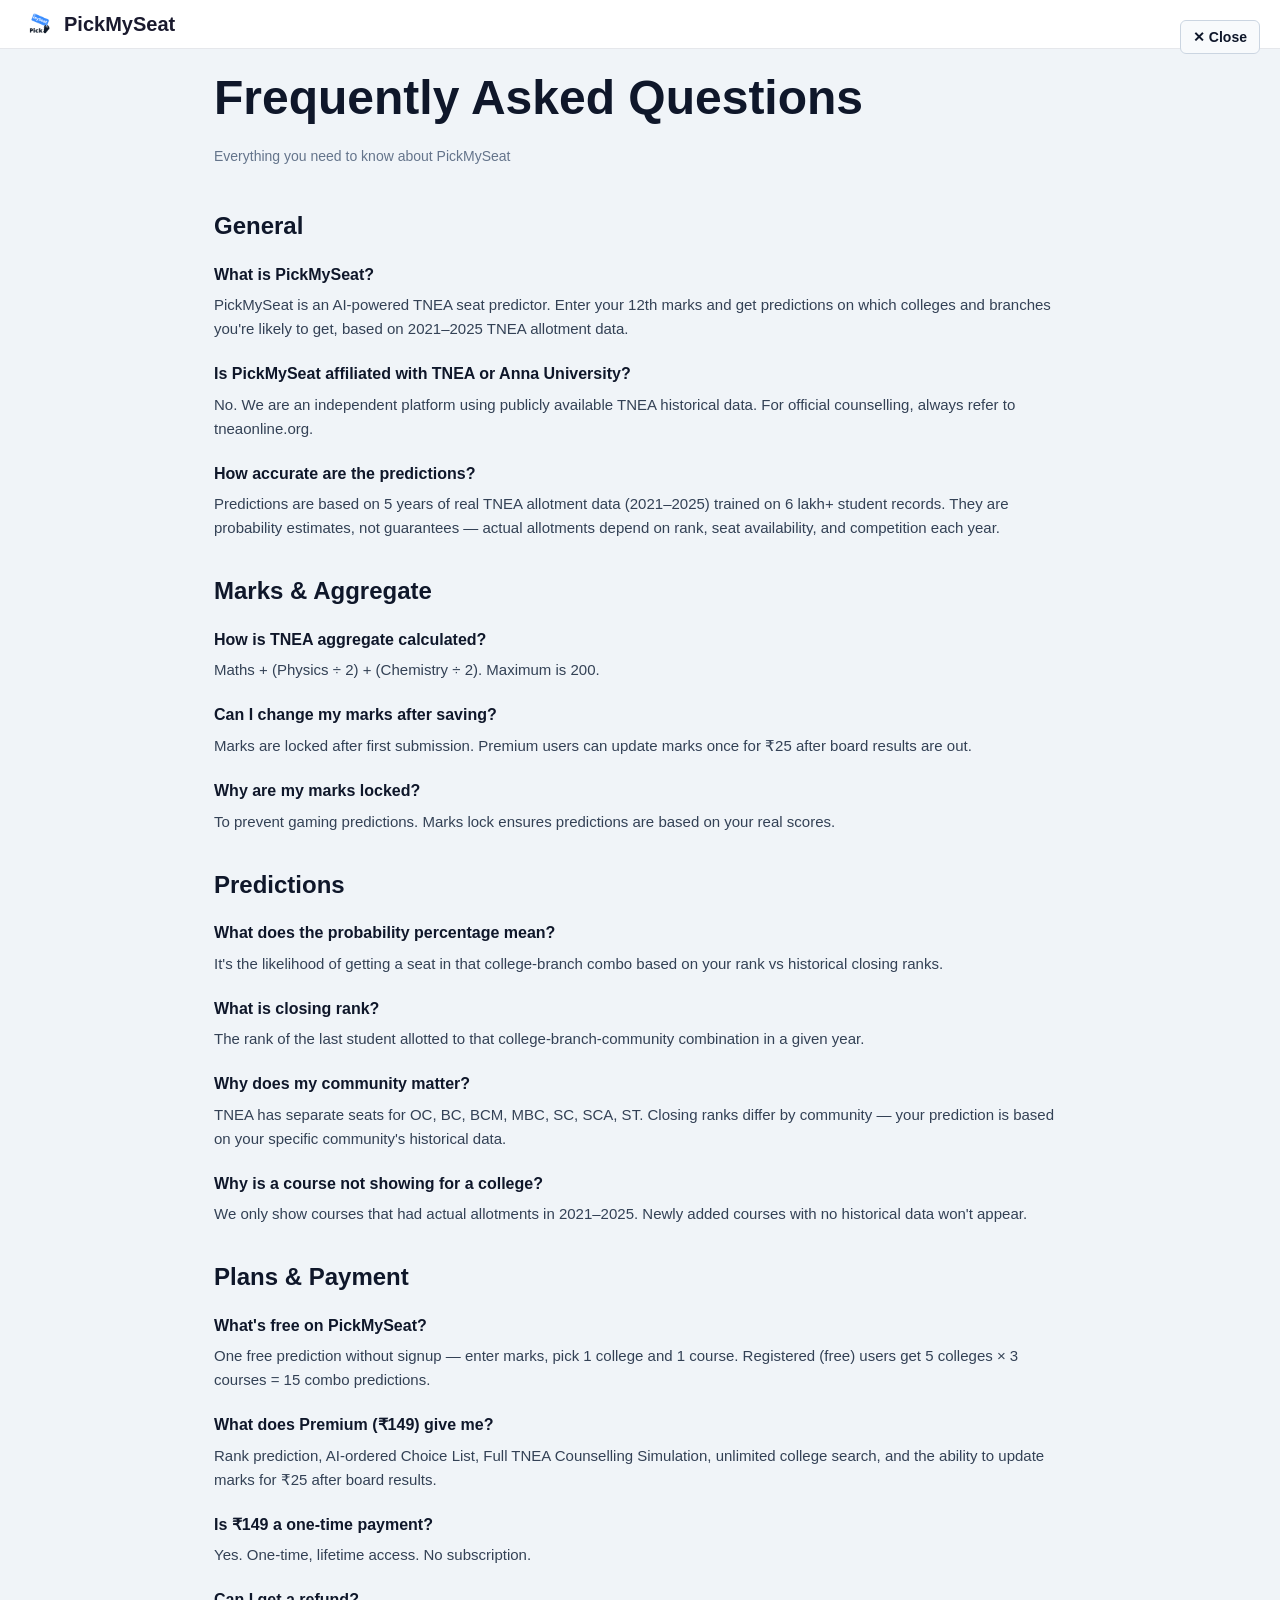
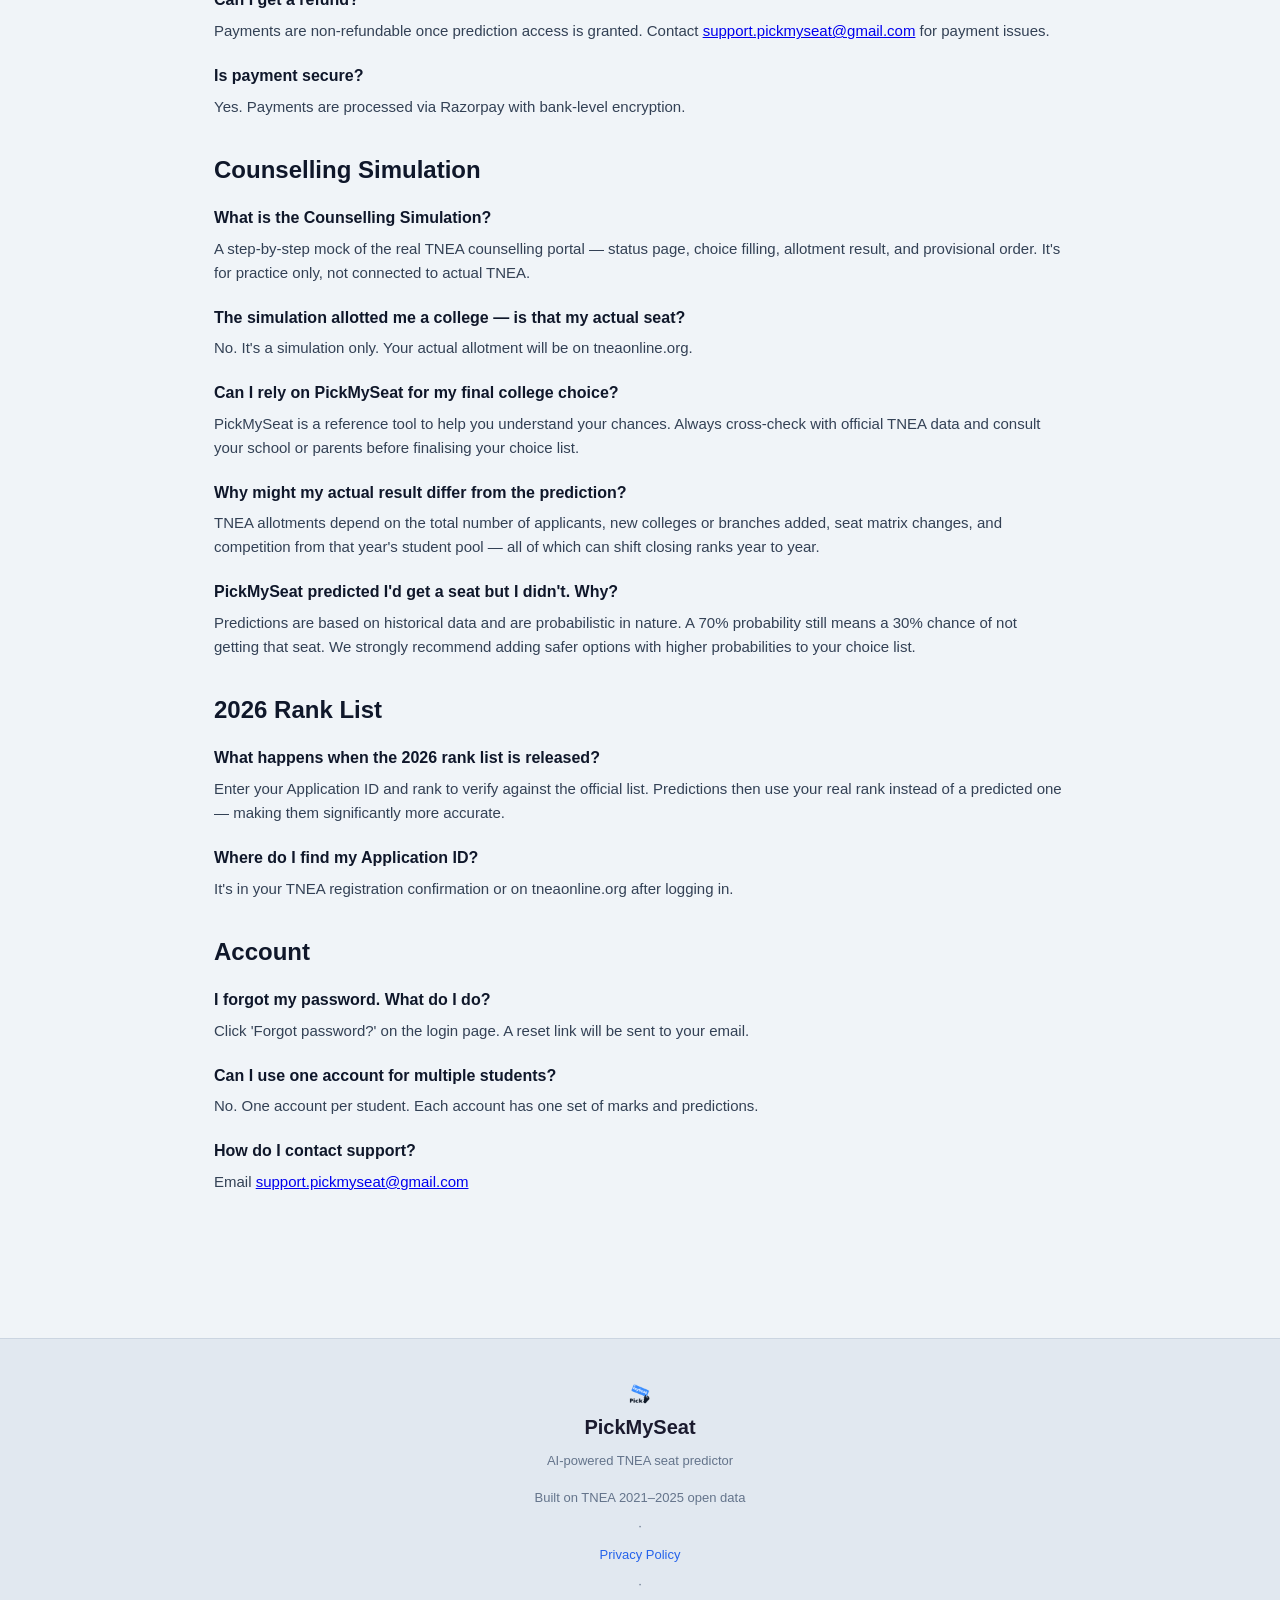
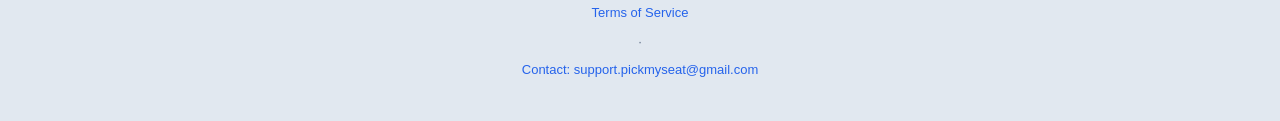
==== frontend/faq.html @ d3f2ed03 "faq" ====
<!DOCTYPE html>
<html lang="en">
<head>
  <meta charset="UTF-8">
  <meta name="viewport" content="width=device-width, initial-scale=1.0">
  <title>FAQ — PickMySeat</title>
  <link rel="stylesheet" href="styles.css">
</head>
<body>

  <nav class="navbar">
    <div class="nav-container">
      <div class="nav-brand">
        <img class="brand-icon-img" src="logo-light.png" alt="PickMySeat" style="width:32px;height:32px"/>
        <span class="brand-name">PickMySeat</span>
      </div>
    </div>
  </nav>

  <button onclick="window.close()" style="position:fixed;top:20px;right:20px;background:var(--surface2,#f5f5f5);border:1px solid var(--border2,#ddd);color:var(--text-primary,#1a1a1a);padding:8px 12px;border-radius:6px;cursor:pointer;font-size:14px;font-weight:600;font-family:inherit;z-index:1000;transition:all 0.2s ease">✕ Close</button>

  <div style="max-width:900px;margin:0 auto;padding:60px 24px;font-family:'Inter',-apple-system,BlinkMacSystemFont,'Segoe UI',sans-serif">

    <h1 style="font-size:48px;font-weight:800;margin-bottom:8px;color:var(--text-primary,#1a1a1a)">Frequently Asked Questions</h1>
    <p style="font-size:14px;color:var(--text-muted,#666);margin-bottom:40px">Everything you need to know about PickMySeat</p>

    <h2 style="font-size:24px;font-weight:700;margin-top:32px;margin-bottom:16px;color:var(--text-primary,#1a1a1a)">General</h2>

    <div style="margin-bottom:20px">
      <p style="font-size:16px;font-weight:700;margin-bottom:6px;color:var(--text-primary,#1a1a1a)">What is PickMySeat?</p>
      <p style="font-size:15px;line-height:1.6;color:var(--text-secondary,#333)">PickMySeat is an AI-powered TNEA seat predictor. Enter your 12th marks and get predictions on which colleges and branches you're likely to get, based on 2021–2025 TNEA allotment data.</p>
    </div>
    <div style="margin-bottom:20px">
      <p style="font-size:16px;font-weight:700;margin-bottom:6px;color:var(--text-primary,#1a1a1a)">Is PickMySeat affiliated with TNEA or Anna University?</p>
      <p style="font-size:15px;line-height:1.6;color:var(--text-secondary,#333)">No. We are an independent platform using publicly available TNEA historical data. For official counselling, always refer to tneaonline.org.</p>
    </div>
    <div style="margin-bottom:24px">
      <p style="font-size:16px;font-weight:700;margin-bottom:6px;color:var(--text-primary,#1a1a1a)">How accurate are the predictions?</p>
      <p style="font-size:15px;line-height:1.6;color:var(--text-secondary,#333)">Predictions are based on 5 years of real TNEA allotment data (2021–2025) trained on 6 lakh+ student records. They are probability estimates, not guarantees — actual allotments depend on rank, seat availability, and competition each year.</p>
    </div>

    <h2 style="font-size:24px;font-weight:700;margin-top:32px;margin-bottom:16px;color:var(--text-primary,#1a1a1a)">Marks &amp; Aggregate</h2>

    <div style="margin-bottom:20px">
      <p style="font-size:16px;font-weight:700;margin-bottom:6px;color:var(--text-primary,#1a1a1a)">How is TNEA aggregate calculated?</p>
      <p style="font-size:15px;line-height:1.6;color:var(--text-secondary,#333)">Maths + (Physics ÷ 2) + (Chemistry ÷ 2). Maximum is 200.</p>
    </div>
    <div style="margin-bottom:20px">
      <p style="font-size:16px;font-weight:700;margin-bottom:6px;color:var(--text-primary,#1a1a1a)">Can I change my marks after saving?</p>
      <p style="font-size:15px;line-height:1.6;color:var(--text-secondary,#333)">Marks are locked after first submission. Premium users can update marks once for ₹25 after board results are out.</p>
    </div>
    <div style="margin-bottom:24px">
      <p style="font-size:16px;font-weight:700;margin-bottom:6px;color:var(--text-primary,#1a1a1a)">Why are my marks locked?</p>
      <p style="font-size:15px;line-height:1.6;color:var(--text-secondary,#333)">To prevent gaming predictions. Marks lock ensures predictions are based on your real scores.</p>
    </div>

    <h2 style="font-size:24px;font-weight:700;margin-top:32px;margin-bottom:16px;color:var(--text-primary,#1a1a1a)">Predictions</h2>

    <div style="margin-bottom:20px">
      <p style="font-size:16px;font-weight:700;margin-bottom:6px;color:var(--text-primary,#1a1a1a)">What does the probability percentage mean?</p>
      <p style="font-size:15px;line-height:1.6;color:var(--text-secondary,#333)">It's the likelihood of getting a seat in that college-branch combo based on your rank vs historical closing ranks.</p>
    </div>
    <div style="margin-bottom:20px">
      <p style="font-size:16px;font-weight:700;margin-bottom:6px;color:var(--text-primary,#1a1a1a)">What is closing rank?</p>
      <p style="font-size:15px;line-height:1.6;color:var(--text-secondary,#333)">The rank of the last student allotted to that college-branch-community combination in a given year.</p>
    </div>
    <div style="margin-bottom:20px">
      <p style="font-size:16px;font-weight:700;margin-bottom:6px;color:var(--text-primary,#1a1a1a)">Why does my community matter?</p>
      <p style="font-size:15px;line-height:1.6;color:var(--text-secondary,#333)">TNEA has separate seats for OC, BC, BCM, MBC, SC, SCA, ST. Closing ranks differ by community — your prediction is based on your specific community's historical data.</p>
    </div>
    <div style="margin-bottom:24px">
      <p style="font-size:16px;font-weight:700;margin-bottom:6px;color:var(--text-primary,#1a1a1a)">Why is a course not showing for a college?</p>
      <p style="font-size:15px;line-height:1.6;color:var(--text-secondary,#333)">We only show courses that had actual allotments in 2021–2025. Newly added courses with no historical data won't appear.</p>
    </div>

    <h2 style="font-size:24px;font-weight:700;margin-top:32px;margin-bottom:16px;color:var(--text-primary,#1a1a1a)">Plans &amp; Payment</h2>

    <div style="margin-bottom:20px">
      <p style="font-size:16px;font-weight:700;margin-bottom:6px;color:var(--text-primary,#1a1a1a)">What's free on PickMySeat?</p>
      <p style="font-size:15px;line-height:1.6;color:var(--text-secondary,#333)">One free prediction without signup — enter marks, pick 1 college and 1 course. Registered (free) users get 5 colleges × 3 courses = 15 combo predictions.</p>
    </div>
    <div style="margin-bottom:20px">
      <p style="font-size:16px;font-weight:700;margin-bottom:6px;color:var(--text-primary,#1a1a1a)">What does Premium (₹149) give me?</p>
      <p style="font-size:15px;line-height:1.6;color:var(--text-secondary,#333)">Rank prediction, AI-ordered Choice List, Full TNEA Counselling Simulation, unlimited college search, and the ability to update marks for ₹25 after board results.</p>
    </div>
    <div style="margin-bottom:20px">
      <p style="font-size:16px;font-weight:700;margin-bottom:6px;color:var(--text-primary,#1a1a1a)">Is ₹149 a one-time payment?</p>
      <p style="font-size:15px;line-height:1.6;color:var(--text-secondary,#333)">Yes. One-time, lifetime access. No subscription.</p>
    </div>
    <div style="margin-bottom:20px">
      <p style="font-size:16px;font-weight:700;margin-bottom:6px;color:var(--text-primary,#1a1a1a)">Can I get a refund?</p>
      <p style="font-size:15px;line-height:1.6;color:var(--text-secondary,#333)">Payments are non-refundable once prediction access is granted. Contact <a href="mailto:support.pickmyseat@gmail.com">support.pickmyseat@gmail.com</a> for payment issues.</p>
    </div>
    <div style="margin-bottom:24px">
      <p style="font-size:16px;font-weight:700;margin-bottom:6px;color:var(--text-primary,#1a1a1a)">Is payment secure?</p>
      <p style="font-size:15px;line-height:1.6;color:var(--text-secondary,#333)">Yes. Payments are processed via Razorpay with bank-level encryption.</p>
    </div>

    <h2 style="font-size:24px;font-weight:700;margin-top:32px;margin-bottom:16px;color:var(--text-primary,#1a1a1a)">Counselling Simulation</h2>

    <div style="margin-bottom:20px">
      <p style="font-size:16px;font-weight:700;margin-bottom:6px;color:var(--text-primary,#1a1a1a)">What is the Counselling Simulation?</p>
      <p style="font-size:15px;line-height:1.6;color:var(--text-secondary,#333)">A step-by-step mock of the real TNEA counselling portal — status page, choice filling, allotment result, and provisional order. It's for practice only, not connected to actual TNEA.</p>
    </div>
    <div style="margin-bottom:20px">
      <p style="font-size:16px;font-weight:700;margin-bottom:6px;color:var(--text-primary,#1a1a1a)">The simulation allotted me a college — is that my actual seat?</p>
      <p style="font-size:15px;line-height:1.6;color:var(--text-secondary,#333)">No. It's a simulation only. Your actual allotment will be on tneaonline.org.</p>
    </div>
    <div style="margin-bottom:20px">
      <p style="font-size:16px;font-weight:700;margin-bottom:6px;color:var(--text-primary,#1a1a1a)">Can I rely on PickMySeat for my final college choice?</p>
      <p style="font-size:15px;line-height:1.6;color:var(--text-secondary,#333)">PickMySeat is a reference tool to help you understand your chances. Always cross-check with official TNEA data and consult your school or parents before finalising your choice list.</p>
    </div>
    <div style="margin-bottom:20px">
      <p style="font-size:16px;font-weight:700;margin-bottom:6px;color:var(--text-primary,#1a1a1a)">Why might my actual result differ from the prediction?</p>
      <p style="font-size:15px;line-height:1.6;color:var(--text-secondary,#333)">TNEA allotments depend on the total number of applicants, new colleges or branches added, seat matrix changes, and competition from that year's student pool — all of which can shift closing ranks year to year.</p>
    </div>
    <div style="margin-bottom:24px">
      <p style="font-size:16px;font-weight:700;margin-bottom:6px;color:var(--text-primary,#1a1a1a)">PickMySeat predicted I'd get a seat but I didn't. Why?</p>
      <p style="font-size:15px;line-height:1.6;color:var(--text-secondary,#333)">Predictions are based on historical data and are probabilistic in nature. A 70% probability still means a 30% chance of not getting that seat. We strongly recommend adding safer options with higher probabilities to your choice list.</p>
    </div>

    <h2 style="font-size:24px;font-weight:700;margin-top:32px;margin-bottom:16px;color:var(--text-primary,#1a1a1a)">2026 Rank List</h2>

    <div style="margin-bottom:20px">
      <p style="font-size:16px;font-weight:700;margin-bottom:6px;color:var(--text-primary,#1a1a1a)">What happens when the 2026 rank list is released?</p>
      <p style="font-size:15px;line-height:1.6;color:var(--text-secondary,#333)">Enter your Application ID and rank to verify against the official list. Predictions then use your real rank instead of a predicted one — making them significantly more accurate.</p>
    </div>
    <div style="margin-bottom:24px">
      <p style="font-size:16px;font-weight:700;margin-bottom:6px;color:var(--text-primary,#1a1a1a)">Where do I find my Application ID?</p>
      <p style="font-size:15px;line-height:1.6;color:var(--text-secondary,#333)">It's in your TNEA registration confirmation or on tneaonline.org after logging in.</p>
    </div>

    <h2 style="font-size:24px;font-weight:700;margin-top:32px;margin-bottom:16px;color:var(--text-primary,#1a1a1a)">Account</h2>

    <div style="margin-bottom:20px">
      <p style="font-size:16px;font-weight:700;margin-bottom:6px;color:var(--text-primary,#1a1a1a)">I forgot my password. What do I do?</p>
      <p style="font-size:15px;line-height:1.6;color:var(--text-secondary,#333)">Click 'Forgot password?' on the login page. A reset link will be sent to your email.</p>
    </div>
    <div style="margin-bottom:20px">
      <p style="font-size:16px;font-weight:700;margin-bottom:6px;color:var(--text-primary,#1a1a1a)">Can I use one account for multiple students?</p>
      <p style="font-size:15px;line-height:1.6;color:var(--text-secondary,#333)">No. One account per student. Each account has one set of marks and predictions.</p>
    </div>
    <div style="margin-bottom:24px">
      <p style="font-size:16px;font-weight:700;margin-bottom:6px;color:var(--text-primary,#1a1a1a)">How do I contact support?</p>
      <p style="font-size:15px;line-height:1.6;color:var(--text-secondary,#333)">Email <a href="mailto:support.pickmyseat@gmail.com">support.pickmyseat@gmail.com</a></p>
    </div>

  </div>

  <footer class="footer" style="margin-top:60px;border-top:1px solid var(--border2)">
    <div class="footer-container">
      <div class="footer-brand">
        <img class="brand-icon-img" src="logo-light.png" alt="PickMySeat" style="width:32px;height:32px"/>
        <span class="brand-name">PickMySeat</span>
        <p style="font-size:13px;color:var(--text-muted,#666);margin-top:8px">AI-powered TNEA seat predictor</p>
      </div>
      <div class="footer-links">
        <span style="font-size:13px">Built on TNEA 2021–2025 open data</span>
        <span>·</span>
        <a href="privacy.html" target="_blank" rel="noopener noreferrer" style="font-size:13px;color:var(--accent);text-decoration:none;font-weight:500">Privacy Policy</a>
        <span>·</span>
        <a href="terms.html" target="_blank" rel="noopener noreferrer" style="font-size:13px;color:var(--accent);text-decoration:none;font-weight:500">Terms of Service</a>
        <span>·</span>
        <a href="mailto:support.pickmyseat@gmail.com" style="font-size:13px;color:var(--accent);text-decoration:none;font-weight:500">Contact: support.pickmyseat@gmail.com</a>
      </div>
    </div>
  </footer>

</body>
</html>
---- frontend/styles.css ----
/* ============================================
   BROWN THEME — LIGHT & DARK MODE
   ============================================ */

:root {
  --bg-primary: #F0F4F8;
  --bg-secondary: #E1E8F0;
  --surface1: #FFFFFF;
  --surface2: #F8FAFC;
  --surface3: #F1F5F9;
  
  --brown-50: #F8FAFC;
  --brown-100: #F1F5F9;
  --brown-200: #E2E8F0;
  --brown-300: #CBD5E1;
  --brown-400: #94A3B8;
  --brown-500: #64748B;
  --brown-600: #475569;
  --brown-700: #334155;
  --brown-800: #1E293B;
  --brown-900: #0F172A;

  --text-primary: #0F172A;
  --text-secondary: #334155;
  --text-muted: #64748B;
  
  --border1: #E2E8F0;
  --border2: #CBD5E1;
  --border3: #94A3B8;
  
  --accent: #2563EB;
  --accent-hover: #1D4ED8;
  --accent-light: #60A5FA;
  --accent-bg: #DBEAFE;
  
  --success: #059669;
  --success-bg: #D1FAE5;
  --warning: #D97706;
  --warning-bg: #FEF3C7;
  --error: #DC2626;
  --error-bg: #FEE2E2;
  
  --shadow-sm: 0 1px 3px rgba(37, 99, 235, 0.08);
  --shadow-md: 0 4px 12px rgba(37, 99, 235, 0.1);
  --shadow-lg: 0 12px 32px rgba(37, 99, 235, 0.15);
  --shadow-xl: 0 20px 48px rgba(37, 99, 235, 0.2);

  --gradient-primary: linear-gradient(135deg, #3B82F6 0%, #2563EB 100%);
  --gradient-surface: linear-gradient(180deg, #FFFFFF 0%, #F8FAFC 100%);
  --gradient-accent: linear-gradient(135deg, #60A5FA 0%, #3B82F6 100%);
}

/* Dark Mode - Blue Mid Dark Slate */
html.dark-theme {
  --bg-primary: #0F172A;
  --bg-secondary: #1E293B;
  --surface1: #1E293B;
  --surface2: #334155;
  --surface3: #475569;

  --brown-50: #0F172A;
  --brown-100: #1E293B;
  --brown-200: #334155;
  --brown-300: #475569;
  --brown-400: #64748B;
  --brown-500: #94A3B8;
  --brown-600: #CBD5E1;
  --brown-700: #E2E8F0;
  --brown-800: #F1F5F9;
  --brown-900: #F8FAFC;
  
  --text-primary: #F8FAFC;
  --text-secondary: #CBD5E1;
  --text-muted: #94A3B8;
  
  --border1: #334155;
  --border2: #475569;
  --border3: #64748B;
  
  --accent: #60A5FA;
  --accent-hover: #93C5FD;
  --accent-light: #3B82F6;
  --accent-bg: rgba(96, 165, 250, 0.15);
  
  --success: #34D399;
  --success-bg: rgba(16, 185, 129, 0.15);
  --warning: #FBBF24;
  --warning-bg: rgba(245, 158, 11, 0.15);
  --error: #F87171;
  --error-bg: rgba(239, 68, 68, 0.15);
  
  --shadow-sm: 0 1px 3px rgba(0, 0, 0, 0.3);
  --shadow-md: 0 4px 12px rgba(0, 0, 0, 0.4);
  --shadow-lg: 0 12px 32px rgba(0, 0, 0, 0.5);
  --shadow-xl: 0 20px 48px rgba(0, 0, 0, 0.6);

  --gradient-primary: linear-gradient(135deg, #60A5FA 0%, #3B82F6 100%);
  --gradient-surface: linear-gradient(180deg, #1E293B 0%, #0F172A 100%);
  --gradient-accent: linear-gradient(135deg, #93C5FD 0%, #60A5FA 100%);
}

/* ============================================
   BASE STYLES
   ============================================ */

* {
  margin: 0;
  padding: 0;
  box-sizing: border-box;
}

html {
  scroll-behavior: smooth;
}

body {
  font-family: 'Inter', -apple-system, BlinkMacSystemFont, 'Segoe UI', sans-serif;
  background: var(--bg-primary);
  color: var(--text-primary);
  line-height: 1.6;
  transition: background 0.3s ease, color 0.3s ease;
  -webkit-font-smoothing: antialiased;
  -moz-osx-font-smoothing: grayscale;
}

/* ============================================
   TOAST NOTIFICATIONS
   ============================================ */

.toast {
  position: fixed;
  top: 80px;
  right: 20px;
  background: var(--surface1);
  color: var(--text-primary);
  padding: 16px 24px;
  border-radius: 12px;
  box-shadow: var(--shadow-lg);
  z-index: 10000;
  max-width: 360px;
  border: 1px solid var(--border2);
  animation: slideInRight 0.3s ease;
  transition: all 0.3s ease;
}

.toast.hidden {
  display: none;
}

#error-toast {
  position: fixed;
  top: 20px;
  left: 50%;
  transform: translateX(-50%);
  background: var(--error);
  color: white;
  padding: 16px 24px;
  border-radius: 8px;
  box-shadow: var(--shadow-lg);
  z-index: 9998;
  max-width: 400px;
  display: none;
  font-size: 14px;
  font-weight: 500;
  text-align: center;
  animation: slideDown 0.3s ease;
}

#error-toast.visible {
  display: block;
}

@keyframes slideDown {
  from {
    transform: translateX(-50%) translateY(-20px);
    opacity: 0;
  }
  to {
    transform: translateX(-50%) translateY(0);
    opacity: 1;
  }
}

.toast.success {
  border-left: 4px solid var(--success);
}

.toast.error {
  border-left: 4px solid var(--error);
}

.toast.warning {
  border-left: 4px solid var(--warning);
}

@keyframes slideInRight {
  from {
    transform: translateX(400px);
    opacity: 0;
  }
  to {
    transform: translateX(0);
    opacity: 1;
  }
}

/* ============================================
   LOADER OVERLAY
   ============================================ */

#loader-overlay {
  position: fixed;
  inset: 0;
  background: rgba(26, 21, 16, 0.5);
  display: none;
  align-items: center;
  justify-content: center;
  z-index: 9999;
}

body.loading #loader-overlay {
  display: flex;
}

#loader-spinner {
  width: 48px;
  height: 48px;
  border: 4px solid rgba(139, 115, 85, 0.2);
  border-top-color: var(--accent);
  border-radius: 50%;
  animation: spin 1s linear infinite;
}

@keyframes spin {
  to { transform: rotate(360deg); }
}

/* ============================================
   MODAL OVERLAY & BOX
   ============================================ */

.modal-overlay {
  position: fixed;
  inset: 0;
  background: rgba(26, 21, 16, 0.85);
  backdrop-filter: blur(8px);
  z-index: 9999;
  display: flex;
  align-items: center;
  justify-content: center;
  padding: 20px;
  animation: fadeIn 0.3s ease;
}


.modal-overlay.hidden {
  display: none;
}

@keyframes fadeIn {
  from { opacity: 0; }
  to { opacity: 1; }
}

.modal-box {
  background: var(--surface1);
  border-radius: 20px;
  padding: 32px;
  max-width: 520px;
  width: 100%;
  max-height: 90vh;
  overflow-y: auto;
  position: relative;
  box-shadow: var(--shadow-xl);
  border: 1px solid var(--border2);
  animation: modalSlideUp 0.4s ease;
}

@keyframes modalSlideUp {
  from {
    transform: translateY(40px);
    opacity: 0;
  }
  to {
    transform: translateY(0);
    opacity: 1;
  }
}

.modal-close {
  position: absolute;
  top: 20px;
  right: 20px;
  background: var(--surface2);
  border: 1px solid var(--border2);
  color: var(--text-muted);
  width: 32px;
  height: 32px;
  border-radius: 50%;
  cursor: pointer;
  font-size: 18px;
  display: flex;
  align-items: center;
  justify-content: center;
  transition: all 0.2s ease;
}

.modal-close:hover {
  background: var(--border2);
  color: var(--text-primary);
  transform: rotate(90deg);
}

.modal-badge {
  display: inline-block;
  padding: 6px 14px;
  background: rgba(139, 115, 85, 0.1);
  border: 1px solid rgba(139, 115, 85, 0.2);
  color: var(--accent);
  border-radius: 20px;
  font-size: 13px;
  font-weight: 600;
  margin-bottom: 16px;
}

.modal-title {
  font-size: 28px;
  font-weight: 800;
  color: var(--text-primary);
  margin-bottom: 8px;
  line-height: 1.2;
}

.modal-subtitle {
  font-size: 15px;
  color: var(--text-muted);
  margin-bottom: 24px;
  line-height: 1.5;
}

.modal-subtitle strong {
  color: var(--accent);
  font-weight: 600;
}

/* ============================================
   MODAL COMPONENTS
   ============================================ */

.social-proof-bar {
  background: var(--accent-bg);
  border: 1px solid var(--border2);
  border-radius: 12px;
  padding: 12px 16px;
  display: flex;
  align-items: center;
  gap: 8px;
  margin-bottom: 20px;
  font-size: 14px;
  color: var(--text-secondary);
}

.social-proof-bar span:first-child {
  font-size: 18px;
}

#liveCount {
  font-weight: 700;
  color: var(--accent);
}

.price-block {
  text-align: center;
  margin: 24px 0;
  padding: 20px;
  background: var(--gradient-surface);
  border-radius: 12px;
  border: 1px solid var(--border2);
}

.price-old {
  font-size: 18px;
  color: var(--text-muted);
  text-decoration: line-through;
  margin-right: 8px;
}

.price-new {
  font-size: 36px;
  font-weight: 900;
  background: var(--gradient-primary);
  -webkit-background-clip: text;
  -webkit-text-fill-color: transparent;
  background-clip: text;
}

.price-label {
  display: block;
  font-size: 13px;
  color: var(--text-muted);
  margin-top: 4px;
}

.early-bird-badge {
  background: linear-gradient(135deg, var(--warning-bg), var(--accent-bg));
  border: 1px solid var(--border2);
  color: var(--text-primary);
  padding: 10px 16px;
  border-radius: 10px;
  text-align: center;
  font-size: 13px;
  font-weight: 600;
  margin-bottom: 20px;
}

#slotsLeft {
  color: var(--accent);
  font-weight: 700;
}

.feature-checklist {
  list-style: none;
  margin: 20px 0;
}

.feature-checklist li {
  padding: 10px 0;
  font-size: 14px;
  color: var(--text-secondary);
  border-bottom: 1px solid var(--border1);
}

.feature-checklist li:last-child {
  border-bottom: none;
}

.fear-text {
  background: var(--error-bg);
  color: var(--error);
  padding: 12px 16px;
  border-radius: 10px;
  text-align: center;
  font-size: 14px;
  font-weight: 600;
  margin: 20px 0;
  border: 1px solid var(--error);
}

[data-theme="dark"] .fear-text {
  background: rgba(239, 83, 80, 0.15);
  border-color: var(--error);
}

.modal-footer-note {
  text-align: center;
  font-size: 12px;
  color: var(--text-muted);
  margin-top: 16px;
  line-height: 1.4;
}

.confirm-data-box {
  background: var(--surface2);
  border: 1px solid var(--border2);
  border-radius: 12px;
  padding: 16px;
  margin: 16px 0;
  font-size: 14px;
  color: var(--text-secondary);
}

.confirm-notice {
  background: var(--warning-bg);
  color: var(--warning);
  padding: 12px;
  border-radius: 8px;
  font-size: 13px;
  margin: 16px 0;
  border: 1px solid var(--warning);
}

[data-theme="dark"] .confirm-notice {
  background: rgba(255, 183, 77, 0.15);
  border-color: var(--warning);
}

.modal-actions {
  display: flex;
  gap: 12px;
  margin-top: 24px;
}

.modal-actions button {
  flex: 1;
}

/* ============================================
   BUTTONS
   ============================================ */

button {
  font-family: inherit;
  cursor: pointer;
  border: none;
  outline: none;
  transition: all 0.3s ease;
}

.btn-primary {
  background: var(--gradient-primary);
  color: #FFFFFF;
  padding: 12px 24px;
  border-radius: 10px;
  font-weight: 600;
  font-size: 15px;
  box-shadow: var(--shadow-sm);
}

.btn-primary:hover {
  transform: translateY(-2px);
  box-shadow: var(--shadow-md);
}

.btn-primary:active {
  transform: translateY(0);
}

.btn-glow {
  box-shadow: 0 0 20px rgba(139, 115, 85, 0.3);
}

.btn-glow:hover {
  box-shadow: 0 0 30px rgba(139, 115, 85, 0.5);
}

.btn-secondary {
  background: var(--surface2);
  color: var(--text-primary);
  border: 1px solid var(--border2);
  padding: 12px 24px;
  border-radius: 10px;
  font-weight: 600;
  font-size: 15px;
}

.btn-secondary:hover {
  background: var(--surface3);
  border-color: var(--border3);
}

.btn-outline {
  background: transparent;
  color: var(--accent);
  border: 2px solid var(--accent);
  padding: 12px 24px;
  border-radius: 10px;
  font-weight: 600;
  font-size: 15px;
}

.btn-outline:hover {
  background: var(--accent);
  color: #FFFFFF;
}

.btn-ghost {
  background: transparent;
  color: var(--text-muted);
  border: 1px solid var(--border2);
  padding: 12px 24px;
  border-radius: 10px;
  font-weight: 500;
  font-size: 15px;
}

.btn-ghost:hover {
  background: var(--surface2);
  color: var(--text-primary);
}

.btn-full {
  width: 100%;
}

.btn-large {
  padding: 16px 32px;
  font-size: 16px;
}

.btn-google {
  background: var(--surface1);
  border: 1px solid var(--border2);
  color: var(--text-primary);
  padding: 12px 24px;
  border-radius: 10px;
  font-weight: 600;
  font-size: 15px;
  display: flex;
  align-items: center;
  justify-content: center;
  gap: 10px;
}

.btn-google:hover {
  background: var(--surface2);
  box-shadow: var(--shadow-sm);
}

.link-btn {
  background: transparent;
  border: none;
  color: var(--accent);
  text-decoration: underline;
  cursor: pointer;
  font-size: inherit;
  padding: 0;
  font-weight: 500;
}

.link-btn:hover {
  color: var(--accent-hover);
}

/* ============================================
   NAVBAR
   ============================================ */

.navbar {
  position: fixed;
  top: 0;
  left: 0;
  right: 0;
  background: #ffffff !important;
  backdrop-filter: blur(12px);
  border-bottom: 1px solid #e5e7eb !important;
  z-index: 1000;
  transition: all 0.3s ease;
}

html.dark-theme .navbar {
  background: #ffffff !important;
  border-bottom: 1px solid #e5e7eb !important;
}

html.dark-theme .brand-name {
  color: #1a1a2e !important;
}

html.dark-theme .brand-icon-img {
  filter: none !important;
}

html.dark-theme .nav-links {
  background: #f1f5f9 !important;
  border-color: #e2e8f0 !important;
}

html.dark-theme .nav-link {
  color: #1a1a2e !important;
  background: transparent !important;
  border-color: rgba(0,0,0,0.15) !important;
}

html.dark-theme .nav-link:hover,
html.dark-theme .nav-link.active {
  background: rgba(0,0,0,0.08) !important;
  color: #1a1a2e !important;
}

html.dark-theme #navLoginBtn {
  color: #2563EB !important;
  border-color: #2563EB !important;
  background: transparent !important;
}

html.dark-theme .nav-user {
  background: #f1f5f9 !important;
  border-color: #e2e8f0 !important;
}

html.dark-theme #navUserName {
  color: #1a1a2e !important;
}

html.dark-theme .nav-avatar {
  background: linear-gradient(135deg, #6C63FF, #4F46E5) !important;
  color: #ffffff !important;
}

html.dark-theme .nav-chevron {
  color: #1a1a2e !important;
}

html.dark-theme .nav-dropdown {
  background: #ffffff !important;
  border-color: #e2e8f0 !important;
  box-shadow: 0 8px 24px rgba(0,0,0,0.12) !important;
}

html.dark-theme .dropdown-item {
  color: #1a1a2e !important;
}

html.dark-theme .dropdown-item:hover {
  background: #f1f5f9 !important;
}

html.dark-theme #dropdownInfo {
  color: #64748b !important;
}

html.dark-theme #navUpgradeBtn {
  background: linear-gradient(135deg, #6C63FF, #4F46E5) !important;
  color: #ffffff !important;
}
.nav-container {
  max-width: 1280px;
  margin: 0 auto;
  padding: 8px 24px;
  display: flex;
  align-items: center;
  justify-content: space-between;
}

.nav-brand .brand-icon-img {
  height: 40px;
  width: 40px;
}

.nav-brand {
  display: flex;
  align-items: center;
  gap: 8px;
  cursor: pointer;
  user-select: none;
}
.brand-name {
    font-size: 20px;
    font-weight: 800;
    color: #1a1a2e !important;
}

.brand-icon {
  font-size: 24px;
}

.brand-icon.large {
  font-size: 40px;
}

.brand-icon-img {
  height: 96px;
  width: 96px;
  object-fit: contain;
}

.brand-icon-img.large {
  height: 96px;
  width: 96px;
}


.brand-name {
  font-size: 20px;
  font-weight: 800;
  color: var(--text-primary);
}

.brand-ai {
  background: var(--gradient-primary);
  -webkit-background-clip: text;
  -webkit-text-fill-color: transparent;
  background-clip: text;
  font-weight: 900;
}

.nav-links {
  display: flex;
  gap: 4px;
  background: var(--surface3);
  border: 1px solid var(--border2);
  border-radius: 100px;
  padding: 4px;
  transition: transform 0.15s ease, box-shadow 0.15s ease;
}

.nav-links:hover {
  transform: translateY(-2px);
  box-shadow: var(--shadow-md);
}

.nav-link {
  background: transparent;
  color: var(--text-secondary);
  border: none;
  padding: 8px 16px;
  border-radius: 100px;
  font-weight: 500;
  font-size: 15px;
  cursor: pointer;
  transition: all 0.15s ease;
}

.nav-link:hover {
  color: var(--text-primary);
}

.nav-link.active {
  background: var(--surface1);
  color: var(--text-primary);
  box-shadow: var(--shadow-sm);
  font-weight: 600;
}

.nav-actions {
  display: flex;
  align-items: center;
  gap: 12px;
}

.nav-premium {
  background: var(--gradient-primary);
  color: #FFFFFF;
  padding: 8px 16px;
  border-radius: 8px;
  font-weight: 600;
  font-size: 14px;
}

.nav-user {
  display: flex;
  align-items: center;
  gap: 8px;
  padding: 6px 12px;
  background: var(--surface2);
  border: 1px solid var(--border2);
  border-radius: 20px;
  cursor: pointer;
  transition: all 0.2s ease;
}

.nav-user:hover {
  background: var(--surface3);
  border-color: var(--border3);
}

.nav-avatar {
  width: 32px;
  height: 32px;
  border-radius: 50%;
  background: var(--gradient-primary);
  color: #FFFFFF;
  display: flex;
  align-items: center;
  justify-content: center;
  font-weight: 700;
  font-size: 14px;
}

#navUserName {
  font-weight: 600;
  color: var(--text-primary);
  font-size: 14px;
}

.nav-chevron {
  color: var(--text-muted);
  font-size: 12px;
  transition: transform 0.2s ease;
}

.user-dropdown {
  position: absolute;
  top: 64px;
  right: 24px;
  background: var(--surface1);
  border: 1px solid var(--border2);
  border-radius: 12px;
  box-shadow: var(--shadow-lg);
  min-width: 220px;
  padding: 8px;
  animation: dropdownSlide 0.2s ease;
}

@keyframes dropdownSlide {
  from {
    opacity: 0;
    transform: translateY(-10px);
  }
  to {
    opacity: 1;
    transform: translateY(0);
  }
}

.dropdown-info {
  padding: 12px;
  font-size: 13px;
  color: var(--text-muted);
}

.dropdown-divider {
  border: none;
  border-top: 1px solid var(--border1);
  margin: 8px 0;
}

.dropdown-item {
  width: 100%;
  background: transparent;
  border: none;
  padding: 10px 12px;
  text-align: left;
  font-size: 14px;
  color: var(--text-secondary);
  border-radius: 6px;
  cursor: pointer;
  transition: all 0.2s ease;
}

.dropdown-item:hover {
  background: var(--surface2);
  color: var(--text-primary);
}

.dropdown-item.danger {
  color: var(--error);
}

.dropdown-item.danger:hover {
  background: var(--error-bg);
}

/* ============================================
   PAGE SYSTEM
   ============================================ */

.page {
  display: none;
  min-height: 100vh;
  padding-top: 64px;
}

.page.active {
  display: block;
}

.page-container {
  max-width: 1280px;
  margin: 0 auto;
  padding: 40px 24px;
}

.page-container.narrow {
  max-width: 720px;
}

.page-container.center-page {
  display: flex;
  align-items: center;
  justify-content: center;
  min-height: calc(100vh - 64px);
}

.hidden {
  display: none !important;
}

/* ============================================
   HERO SECTION
   ============================================ */

.hero {
  position: relative;
  min-height: 85vh;
  display: flex;
  align-items: center;
  justify-content: center;
  overflow: hidden;
  padding: 60px 24px;
}

.hero-bg-orb {
  position: absolute;
  border-radius: 50%;
  filter: blur(80px);
  opacity: 0.15;
  pointer-events: none;
}

.orb1 {
  width: 600px;
  height: 600px;
  background: var(--brown-400);
  top: -200px;
  left: -200px;
  animation: float 20s ease-in-out infinite;
}

.orb2 {
  width: 500px;
  height: 500px;
  background: var(--brown-500);
  bottom: -150px;
  right: -150px;
  animation: float 25s ease-in-out infinite reverse;
}

.orb3 {
  width: 400px;
  height: 400px;
  background: var(--brown-600);
  top: 50%;
  left: 50%;
  transform: translate(-50%, -50%);
  animation: pulse 15s ease-in-out infinite;
}

@keyframes float {
  0%, 100% { transform: translate(0, 0); }
  50% { transform: translate(30px, 30px); }
}

@keyframes pulse {
  0%, 100% { transform: translate(-50%, -50%) scale(1); }
  50% { transform: translate(-50%, -50%) scale(1.1); }
}

.hero-content {
  position: relative;
  z-index: 2;
  text-align: center;
  max-width: 900px;
}

.hero-badge {
  display: inline-block;
  padding: 8px 18px;
  background: rgba(139, 115, 85, 0.1);
  border: 1px solid rgba(139, 115, 85, 0.2);
  border-radius: 20px;
  font-size: 14px;
  font-weight: 600;
  color: var(--accent);
  margin-bottom: 24px;
}

.hero-title {
  font-size: clamp(36px, 6vw, 64px);
  font-weight: 900;
  line-height: 1.1;
  color: var(--text-primary);
  margin-bottom: 20px;
}

.gradient-text {
  background: var(--gradient-primary);
  -webkit-background-clip: text;
  -webkit-text-fill-color: transparent;
  background-clip: text;
}

.hero-subtitle {
  font-size: clamp(16px, 2vw, 20px);
  color: var(--text-muted);
  margin-bottom: 32px;
  line-height: 1.6;
}

.hero-actions {
  display: flex;
  gap: 16px;
  justify-content: center;
  flex-wrap: wrap;
  margin-bottom: 40px;
}

.hero-stats {
  display: flex;
  gap: 16px;
  justify-content: center;
  flex-wrap: wrap;
}

.stat-chip {
  padding: 8px 16px;
  background: var(--surface1);
  border: 1px solid var(--border2);
  border-radius: 20px;
  font-size: 13px;
  font-weight: 600;
  color: var(--text-secondary);
}

/* Animations */
@keyframes fadeIn {
  from { opacity: 0; }
  to { opacity: 1; }
}

@keyframes slideUp {
  from {
    opacity: 0;
    transform: translateY(30px);
  }
  to {
    opacity: 1;
    transform: translateY(0);
  }
}

.animate-fade-in {
  animation: fadeIn 0.8s ease;
}

.animate-slide-up {
  animation: slideUp 0.8s ease;
}

.delay-1 { animation-delay: 0.1s; opacity: 0; animation-fill-mode: forwards; }
.delay-2 { animation-delay: 0.2s; opacity: 0; animation-fill-mode: forwards; }
.delay-3 { animation-delay: 0.3s; opacity: 0; animation-fill-mode: forwards; }

/* ============================================
   PROOF TICKER
   ============================================ */

.proof-ticker {
  background: var(--surface1);
  border-top: 1px solid var(--border1);
  border-bottom: 1px solid var(--border1);
  padding: 16px 0;
  overflow: hidden;
}

.ticker-track {
  display: flex;
  gap: 32px;
  animation: scroll 15s linear infinite;
  white-space: nowrap;
}

@keyframes scroll {
  from { transform: translateX(0); }
  to { transform: translateX(-50%); }
}

/* ============================================
   SECTIONS
   ============================================ */

.section {
  padding: 80px 24px;
}

.section-dark {
  background: var(--bg-secondary);
  border-top: 1px solid var(--border1);
  border-bottom: 1px solid var(--border1);
}

.section-container {
  max-width: 1280px;
  margin: 0 auto;
}

.section-header {
  text-align: center;
  margin-bottom: 60px;
}

.section-tag {
  display: inline-block;
  padding: 6px 14px;
  background: rgba(139, 115, 85, 0.1);
  border: 1px solid rgba(139, 115, 85, 0.2);
  color: var(--accent);
  border-radius: 20px;
  font-size: 13px;
  font-weight: 600;
  margin-bottom: 16px;
}

.section-title {
  font-size: clamp(32px, 5vw, 48px);
  font-weight: 800;
  color: var(--text-primary);
  margin-bottom: 16px;
}

.section-desc {
  font-size: 18px;
  color: var(--text-muted);
  max-width: 600px;
  margin: 0 auto;
}

/* ============================================
   STEPS GRID
   ============================================ */

.steps-grid {
  display: grid;
  grid-template-columns: repeat(auto-fit, minmax(280px, 1fr));
  gap: 32px;
}

.step-card {
  background: var(--surface1);
  border: 1px solid var(--border2);
  border-radius: 16px;
  padding: 32px;
  text-align: center;
  transition: all 0.3s ease;
  position: relative;
  overflow: hidden;
}

.step-card::before {
  content: '';
  position: absolute;
  top: 0;
  left: 0;
  right: 0;
  height: 4px;
  background: var(--gradient-primary);
  transform: scaleX(0);
  transition: transform 0.3s ease;
}

.step-card:hover::before {
  transform: scaleX(1);
}

.step-card:hover {
  transform: translateY(-8px);
  box-shadow: var(--shadow-lg);
  border-color: var(--accent-light);
}

.step-number {
  display: inline-block;
  width: 48px;
  height: 48px;
  background: var(--accent-bg);
  border: 2px solid var(--border2);
  border-radius: 50%;
  color: var(--accent);
  font-weight: 800;
  font-size: 18px;
  line-height: 44px;
  margin-bottom: 16px;
}

.step-icon {
  font-size: 48px;
  margin-bottom: 16px;
}

.step-card h3 {
  font-size: 22px;
  font-weight: 700;
  color: var(--text-primary);
  margin-bottom: 12px;
}

.step-card p {
  font-size: 15px;
  color: var(--text-muted);
  line-height: 1.6;
}

.animate-on-scroll {
  opacity: 0;
  transform: translateY(30px);
  transition: all 0.6s ease;
}

.animate-on-scroll.visible {
  opacity: 1;
  transform: translateY(0);
}

/* ============================================
   TIERS GRID
   ============================================ */

.tiers-grid {
  display: grid;
  grid-template-columns: repeat(auto-fit, minmax(300px, 1fr));
  gap: 32px;
  max-width: 1100px;
  margin: 0 auto;
}

.tier-card {
  background: var(--surface1);
  border: 2px solid var(--border2);
  border-radius: 20px;
  padding: 32px;
  position: relative;
  transition: all 0.3s ease;
}

.tier-card:hover {
  transform: translateY(-8px);
  box-shadow: var(--shadow-lg);
}

.tier-premium {
  border-color: var(--accent);
  box-shadow: 0 0 30px rgba(139, 115, 85, 0.2);
}

.tier-badge {
  display: inline-block;
  padding: 6px 14px;
  border-radius: 20px;
  font-size: 12px;
  font-weight: 700;
  margin-bottom: 16px;
}

.tier-badge.free {
  background: var(--surface2);
  color: var(--text-muted);
  border: 1px solid var(--border2);
}

.tier-badge.registered {
  background: rgba(76, 175, 80, 0.1);
  color: var(--success);
  border: 1px solid var(--success);
}

.tier-badge.premium {
  background: var(--gradient-primary);
  color: #FFFFFF;
  border: none;
}

.tier-popular {
  position: absolute;
  top: -12px;
  right: 24px;
  background: var(--accent);
  color: #FFFFFF;
  padding: 6px 16px;
  border-radius: 20px;
  font-size: 12px;
  font-weight: 700;
}

.tier-name {
  font-size: 26px;
  font-weight: 800;
  color: var(--text-primary);
  margin-bottom: 8px;
}

.tier-desc {
  font-size: 14px;
  color: var(--text-muted);
  margin-bottom: 20px;
}

.tier-price {
  font-size: 42px;
  font-weight: 900;
  color: var(--text-primary);
  margin-bottom: 24px;
}

.tier-premium .tier-price {
  background: var(--gradient-primary);
  -webkit-background-clip: text;
  -webkit-text-fill-color: transparent;
  background-clip: text;
}

.price-strike {
  font-size: 22px;
  color: var(--text-muted);
  text-decoration: line-through;
  margin-right: 8px;
}

.tier-price-note {
  font-size: 14px;
  color: var(--text-muted);
  font-weight: 500;
  margin-left: 8px;
}

.tier-features {
  list-style: none;
  margin-bottom: 24px;
}

.tier-features li {
  padding: 10px 0;
  font-size: 14px;
  border-bottom: 1px solid var(--border1);
}

.tier-features li:last-child {
  border-bottom: none;
}

.tier-features .included {
  color: var(--text-secondary);
}

.tier-features .excluded {
  color: var(--text-muted);
  opacity: 0.6;
}

.tier-footer {
  text-align: center;
  font-size: 12px;
  color: var(--accent);
  font-weight: 600;
  margin-top: 12px;
}

/* ============================================
   TESTIMONIALS
   ============================================ */

.testimonials-grid {
  display: grid;
  grid-template-columns: repeat(auto-fill, minmax(320px, 1fr));
  gap: 24px;
}

.testimonial-card {
  background: var(--surface1);
  border: 1px solid var(--border2);
  border-radius: 16px;
  padding: 24px;
  transition: all 0.3s ease;
}

.testimonial-card:hover {
  transform: translateY(-4px);
  box-shadow: var(--shadow-md);
  border-color: var(--accent-light);
}

.testimonial-header {
  display: flex;
  align-items: center;
  gap: 12px;
  margin-bottom: 16px;
}

.testimonial-avatar {
  width: 48px;
  height: 48px;
  border-radius: 50%;
  background: var(--gradient-primary);
  color: #FFFFFF;
  display: flex;
  align-items: center;
  justify-content: center;
  font-weight: 700;
  font-size: 18px;
}

.testimonial-info h4 {
  font-size: 16px;
  font-weight: 700;
  color: var(--text-primary);
  margin-bottom: 2px;
}

.testimonial-info p {
  font-size: 13px;
  color: var(--text-muted);
}

.testimonial-text {
  font-size: 14px;
  color: var(--text-secondary);
  line-height: 1.6;
  margin-bottom: 12px;
}

.testimonial-outcome {
  background: var(--success-bg);
  color: var(--success);
  padding: 8px 12px;
  border-radius: 8px;
  font-size: 13px;
  font-weight: 600;
  border: 1px solid var(--success);
}

[data-theme="dark"] .testimonial-outcome {
  background: rgba(76, 175, 80, 0.15);
}

/* ============================================
   CTA BANNER
   ============================================ */

.cta-banner {
  position: relative;
  background: var(--gradient-surface);
  border: 1px solid var(--border2);
  border-radius: 24px;
  padding: 80px 40px;
  margin: 80px 24px;
  text-align: center;
  overflow: hidden;
}

.cta-bg-orb {
  position: absolute;
  width: 500px;
  height: 500px;
  background: var(--brown-400);
  border-radius: 50%;
  filter: blur(100px);
  opacity: 0.1;
  top: 50%;
  left: 50%;
  transform: translate(-50%, -50%);
  pointer-events: none;
}

.cta-content {
  position: relative;
  z-index: 2;
  max-width: 700px;
  margin: 0 auto;
}

.cta-content h2 {
  font-size: clamp(28px, 4vw, 40px);
  font-weight: 800;
  color: var(--text-primary);
  margin-bottom: 16px;
}

.cta-content p {
  font-size: 18px;
  color: var(--text-muted);
  margin-bottom: 32px;
}

.cta-actions {
  display: flex;
  gap: 16px;
  justify-content: center;
  flex-wrap: wrap;
}

/* ============================================
   FOOTER
   ============================================ */

.footer {
  background: var(--bg-secondary);
  border-top: 1px solid var(--border1);
  padding: 40px 24px;
  text-align: center;
}

.footer-container {
  max-width: 1280px;
  margin: 0 auto;
}

.footer-brand {
  margin-bottom: 16px;
  display: flex;
  flex-direction: column;
  align-items: center;
}

.footer-brand-top {
  display: flex;
  align-items: center;
  gap: 8px;
}

.footer-brand p {
  font-size: 14px;
  color: var(--text-muted);
  margin-top: 8px;
}

.footer-links {
  display: flex;
  flex-direction: column;
  align-items: center;
  gap: 8px;
  font-size: 13px;
  color: var(--text-muted);
}

/* ============================================
   FORM ELEMENTS
   ============================================ */

.card {
  background: var(--surface1);
  border: 1px solid var(--border2);
  border-radius: 16px;
  padding: 32px;
  margin-bottom: 24px;
  box-shadow: var(--shadow-sm);
}

.form-section {
  margin-bottom: 32px;
}

.form-section:last-child {
  margin-bottom: 0;
}

.form-section-title {
  font-size: 18px;
  font-weight: 700;
  color: var(--text-primary);
  margin-bottom: 16px;
  display: flex;
  align-items: center;
  gap: 8px;
}

.marks-note {
  font-size: 13px;
  font-weight: 500;
  color: var(--text-muted);
  margin-left: 8px;
}

.form-group {
  margin-bottom: 20px;
}

.form-group label {
  display: block;
  font-size: 14px;
  font-weight: 600;
  color: var(--text-secondary);
  margin-bottom: 8px;
}

.label-note {
  font-weight: 500;
  color: var(--text-muted);
  font-size: 13px;
}

.text-input,
.select-input {
  width: 100%;
  padding: 12px 16px;
  background: var(--surface2);
  border: 1px solid var(--border2);
  border-radius: 10px;
  font-size: 15px;
  color: var(--text-primary);
  transition: all 0.2s ease;
  font-family: inherit;
}

.text-input:focus,
.select-input:focus {
  outline: none;
  border-color: var(--accent);
  box-shadow: 0 0 0 3px rgba(139, 115, 85, 0.1);
}

.text-input::placeholder {
  color: var(--text-muted);
}

.text-input.locked,
.select-input.locked {
  opacity: 0.6;
  background: var(--surface3);
  cursor: not-allowed;
}

.text-input.locked:focus,
.select-input.locked:focus {
  border-color: var(--border2);
  box-shadow: none;
}

.password-field-wrap {
  position: relative;
}

.password-field-wrap .text-input {
  padding-right: 44px;
}

.password-eye-btn {
  position: absolute;
  right: 12px;
  top: 50%;
  transform: translateY(-50%);
  background: none;
  border: none;
  cursor: pointer;
  font-size: 18px;
  color: var(--text-muted);
  padding: 0;
  line-height: 1;
  display: flex;
  align-items: center;
  justify-content: center;
  transition: color 0.2s;
}

.password-eye-btn:hover {
  color: var(--text-primary);
}

.marks-lock-note {
  padding: 12px 14px;
  margin: 12px 0;
  background: rgba(245, 158, 11, 0.1);
  border: 1px solid rgba(245, 158, 11, 0.3);
  border-radius: 8px;
  color: var(--warning);
  font-size: 13px;
  font-weight: 500;
}

.full-width {
  width: 100%;
}

/* ============================================
   MARKS INPUT
   ============================================ */

.marks-grid {
  display: grid;
  grid-template-columns: repeat(auto-fit, minmax(200px, 1fr));
  gap: 20px;
  margin-bottom: 24px;
}

.marks-field label {
  display: block;
  font-size: 14px;
  font-weight: 600;
  color: var(--text-secondary);
  margin-bottom: 8px;
}

.marks-input {
  width: 100%;
  padding: 14px 16px;
  background: var(--surface2);
  border: 2px solid var(--border2);
  border-radius: 10px;
  font-size: 18px;
  font-weight: 600;
  color: var(--text-primary);
  text-align: center;
  transition: all 0.2s ease;
}

.marks-input:focus {
  outline: none;
  border-color: var(--accent);
  box-shadow: 0 0 0 3px rgba(139, 115, 85, 0.1);
}

.marks-bar-wrap {
  margin-top: 8px;
  height: 6px;
  background: var(--surface3);
  border-radius: 3px;
  overflow: hidden;
}

.marks-bar {
  height: 100%;
  background: var(--gradient-primary);
  width: 0;
  transition: width 0.3s ease;
  border-radius: 3px;
}

.aggregate-display {
  display: flex;
  justify-content: space-between;
  align-items: center;
  padding: 20px;
  background: var(--gradient-surface);
  border: 2px solid var(--border2);
  border-radius: 12px;
  margin-top: 24px;
}

.agg-label {
  font-size: 16px;
  font-weight: 700;
  color: var(--text-primary);
  display: block;
  margin-bottom: 4px;
}

.agg-formula-note {
  font-size: 12px;
  color: var(--text-muted);
}

.agg-value {
  font-size: 32px;
  font-weight: 900;
  background: var(--gradient-primary);
  -webkit-background-clip: text;
  -webkit-text-fill-color: transparent;
  background-clip: text;
}

.agg-dash {
  font-size: 18px;
}

/* ============================================
   FILTERS & SEARCH
   ============================================ */

.filter-row {
  display: grid;
  grid-template-columns: repeat(auto-fit, minmax(200px, 1fr));
  gap: 12px;
  margin-bottom: 16px;
}

/* ============================================
   RESULTS & PROBABILITY
   ============================================ */

.result-header {
  text-align: center;
  margin-bottom: 32px;
}

.result-header h2 {
  font-size: 28px;
  font-weight: 800;
  color: var(--text-primary);
  margin-bottom: 16px;
}

.result-college {
  font-size: 20px;
  font-weight: 700;
  color: var(--accent);
  margin-bottom: 8px;
}

.result-course {
  font-size: 16px;
  color: var(--text-muted);
}

.probability-display {
  display: grid;
  grid-template-columns: auto 1fr;
  gap: 40px;
  align-items: center;
  margin-bottom: 32px;
  padding: 32px;
  background: var(--surface2);
  border: 1px solid var(--border2);
  border-radius: 16px;
}

.prob-ring-wrap {
  position: relative;
  width: 180px;
  height: 180px;
}

.prob-ring {
  width: 100%;
  height: 100%;
  transform: rotate(-90deg);
}

#probRingCircle {
  stroke: var(--accent);
  transition: stroke-dashoffset 1s ease;
}

.prob-center {
  position: absolute;
  top: 50%;
  left: 50%;
  transform: translate(-50%, -50%);
  text-align: center;
}

.prob-percent {
  display: block;
  font-size: 40px;
  font-weight: 900;
  background: var(--gradient-primary);
  -webkit-background-clip: text;
  -webkit-text-fill-color: transparent;
  background-clip: text;
}

.prob-label {
  display: block;
  font-size: 13px;
  color: var(--text-muted);
  font-weight: 600;
  margin-top: 4px;
}

.prob-details {
  display: grid;
  grid-template-columns: repeat(2, 1fr);
  gap: 20px;
}

.prob-stat {
  display: flex;
  flex-direction: column;
}

.prob-stat-label {
  font-size: 13px;
  color: var(--text-muted);
  margin-bottom: 4px;
}

.prob-stat-value {
  font-size: 20px;
  font-weight: 700;
  color: var(--text-primary);
}

.result-message {
  padding: 20px;
  border-radius: 12px;
  margin-bottom: 24px;
  font-size: 15px;
  font-weight: 500;
  border: 1px solid;
}

.free-result-list {
  display: flex;
  flex-direction: column;
  gap: 10px;
  margin-bottom: 24px;
}

.free-result-row {
  display: flex;
  align-items: center;
  justify-content: space-between;
  gap: 12px;
  padding: 14px 16px;
  background: var(--surface2);
  border: 1px solid var(--border2);
  border-radius: 12px;
}

.free-result-college {
  font-size: 14px;
  font-weight: 700;
  color: var(--text-primary);
  display: flex;
  align-items: center;
  gap: 6px;
}

.free-result-branch {
  font-size: 13px;
  color: var(--text-secondary);
  margin-top: 2px;
}

.free-result-meta {
  font-size: 12px;
  color: var(--text-muted);
  margin-top: 4px;
}

.free-result-row-prob {
  text-align: right;
  flex-shrink: 0;
}

.free-result-pct {
  font-size: 24px;
  font-weight: 900;
  line-height: 1;
}

.free-result-empty {
  padding: 24px;
  text-align: center;
  color: var(--text-muted);
}

.result-message.high {
  background: var(--success-bg);
  color: var(--success);
  border-color: var(--success);
}

.result-message.medium {
  background: var(--warning-bg);
  color: var(--warning);
  border-color: var(--warning);
}

.result-message.low {
  background: var(--error-bg);
  color: var(--error);
  border-color: var(--error);
}

[data-theme="dark"] .result-message.high {
  background: rgba(76, 175, 80, 0.15);
}

[data-theme="dark"] .result-message.medium {
  background: rgba(255, 183, 77, 0.15);
}

[data-theme="dark"] .result-message.low {
  background: rgba(239, 83, 80, 0.15);
}

/* ============================================
   UPGRADE NUDGES
   ============================================ */

.upgrade-nudge {
  display: flex;
  align-items: center;
  gap: 16px;
  padding: 20px;
  background: var(--surface2);
  border: 2px solid var(--accent-light);
  border-radius: 12px;
  margin-bottom: 16px;
}

.nudge-icon {
  font-size: 32px;
  flex-shrink: 0;
}

.nudge-text {
  flex: 1;
}

.nudge-text strong {
  display: block;
  font-size: 16px;
  font-weight: 700;
  color: var(--text-primary);
  margin-bottom: 4px;
}

.nudge-text span {
  font-size: 13px;
  color: var(--text-muted);
}

.login-nudge {
  text-align: center;
  margin-top: 24px;
  padding-top: 24px;
  border-top: 1px solid var(--border1);
  font-size: 14px;
  color: var(--text-muted);
  display: flex;
  flex-direction: column;
  gap: 12px;
}

.used-notice {
  text-align: center;
  padding: 16px;
  background: var(--warning-bg);
  color: var(--warning);
  border-radius: 10px;
  font-size: 14px;
  font-weight: 600;
  margin-top: 24px;
  border: 1px solid var(--warning);
}


/* ============================================
   AUTH PAGE
   ============================================ */

.auth-box {
  background: var(--surface1);
  border: 1px solid var(--border2);
  border-radius: 20px;
  padding: 40px;
  max-width: 440px;
  width: 100%;
  box-shadow: var(--shadow-lg);
}

.auth-brand {
  text-align: center;
  margin-bottom: 32px;
}

.auth-brand h2 {
  font-size: 28px;
  font-weight: 800;
  color: var(--text-primary);
}

.auth-tabs {
  display: grid;
  grid-template-columns: 1fr 1fr;
  gap: 8px;
  margin-bottom: 32px;
  background: var(--surface2);
  padding: 6px;
  border-radius: 12px;
}

.auth-tab {
  padding: 12px;
  background: transparent;
  border: none;
  border-radius: 8px;
  font-weight: 600;
  color: var(--text-muted);
  cursor: pointer;
  transition: all 0.2s ease;
}

.auth-tab.active {
  background: var(--surface1);
  color: var(--text-primary);
  box-shadow: var(--shadow-sm);
}

.auth-divider {
  text-align: center;
  margin: 20px 0;
  position: relative;
}

.auth-divider::before {
  content: '';
  position: absolute;
  top: 50%;
  left: 0;
  right: 0;
  height: 1px;
  background: var(--border1);
}

.auth-divider span {
  position: relative;
  background: var(--surface1);
  padding: 0 16px;
  font-size: 13px;
  color: var(--text-muted);
}

.auth-terms {
  text-align: center;
  font-size: 12px;
  color: var(--text-muted);
  margin-top: 24px;
  line-height: 1.5;
}
/* ============================================
   FORGOT / RESET PASSWORD
   ============================================ */

.forgot-link {
  background: transparent;
  border: none;
  color: var(--text-muted);
  font-size: 13px;
  font-weight: 500;
  cursor: pointer;
  padding: 0;
  transition: color 0.2s ease;
  text-decoration: none;
  font-family: inherit;
}

.forgot-link:hover {
  color: var(--accent);
}

.forgot-back {
  margin-bottom: 24px;
}

.forgot-title {
  font-size: 22px;
  font-weight: 800;
  color: var(--text-primary);
  margin-bottom: 8px;
}

.forgot-desc {
  font-size: 14px;
  color: var(--text-muted);
  margin-bottom: 24px;
  line-height: 1.5;
}

.forgot-success {
  margin-top: 16px;
  padding: 14px 16px;
  background: rgba(76, 175, 80, 0.1);
  border: 1px solid rgba(76, 175, 80, 0.3);
  border-radius: 10px;
  font-size: 14px;
  font-weight: 600;
  color: var(--success);
  text-align: center;
}

/* ============================================
   RESET PASSWORD PAGE (reset-password.html)
   ============================================ */

.reset-page-wrap {
  min-height: 100vh;
  display: flex;
  align-items: center;
  justify-content: center;
  padding: 24px;
  background: var(--bg-primary);
}

.reset-box {
  background: var(--surface1);
  border: 1px solid var(--border2);
  border-radius: 20px;
  padding: 40px;
  max-width: 440px;
  width: 100%;
  box-shadow: var(--shadow-lg);
  text-align: center;
}

.reset-box .auth-brand {
  margin-bottom: 28px;
}

.reset-box h2 {
  font-size: 24px;
  font-weight: 800;
  color: var(--text-primary);
  margin-bottom: 8px;
  text-align: left;
}

.reset-box p {
  font-size: 14px;
  color: var(--text-muted);
  margin-bottom: 24px;
  text-align: left;
  line-height: 1.5;
}

.reset-state {
  display: flex;
  flex-direction: column;
  align-items: center;
  gap: 12px;
  padding: 20px 0;
}

.reset-state-icon {
  font-size: 48px;
}

.reset-state h3 {
  font-size: 20px;
  font-weight: 700;
  color: var(--text-primary);
}

.reset-state p {
  font-size: 14px;
  color: var(--text-muted);
  text-align: center;
  margin: 0;
}

.reset-state a {
  color: var(--accent);
  text-decoration: none;
  font-weight: 600;
  font-size: 14px;
}

.reset-state a:hover {
  color: var(--accent-hover);
}

/* ============================================
   PROFILE PAGE
   ============================================ */

.profile-header {
  margin-bottom: 40px;
}

.profile-header h1 {
  font-size: 36px;
  font-weight: 800;
  color: var(--text-primary);
  margin-bottom: 8px;
}

.profile-header p {
  font-size: 16px;
  color: var(--text-muted);
}

.profile-grid {
  display: grid;
  gap: 24px;
  grid-template-columns: repeat(auto-fit, minmax(320px, 1fr));
  margin-bottom: 32px;
}

.profile-section-card {
  background: var(--surface1);
  border: 1px solid var(--border2);
  border-radius: 16px;
  padding: 32px;
  box-shadow: var(--shadow-sm);
}

.profile-section-card.full-width {
  grid-column: 1 / -1;
}

.profile-section-title {
  font-size: 18px;
  font-weight: 700;
  color: var(--text-primary);
  margin-bottom: 20px;
  display: flex;
  align-items: center;
  gap: 8px;
}

.marks-locked-banner {
  background: var(--warning-bg);
  border: 1px solid var(--warning);
  color: var(--warning);
  padding: 12px 16px;
  border-radius: 10px;
  margin-bottom: 20px;
  display: flex;
  justify-content: space-between;
  align-items: center;
  font-size: 14px;
  font-weight: 600;
}


.rank-section {
  margin-top: 24px;
  padding-top: 24px;
  border-top: 1px solid var(--border1);
}

.rank-title {
  font-size: 16px;
  font-weight: 700;
  color: var(--text-primary);
  margin-bottom: 16px;
}

.rank-phase-toggle {
  margin-bottom: 16px;
}

.radio-label {
  display: block;
  padding: 12px;
  background: var(--surface2);
  border: 1px solid var(--border2);
  border-radius: 8px;
  margin-bottom: 8px;
  cursor: pointer;
  transition: all 0.2s ease;
  font-size: 14px;
  color: var(--text-secondary);
}

.radio-label:hover {
  background: var(--surface3);
}

.radio-label input {
  margin-right: 8px;
}

.rank-verify-result {
  margin-top: 12px;
  padding: 12px;
  border-radius: 8px;
  font-size: 14px;
  border: 1px solid;
}

.rank-verify-result.valid {
  background: var(--success-bg);
  color: var(--success);
  border-color: var(--success);
}

.rank-verify-result.invalid {
  background: var(--error-bg);
  color: var(--error);
  border-color: var(--error);
}


.preferred-grid {
  display: grid;
  gap: 12px;
}

.preferred-slot {
  display: flex;
  align-items: center;
  gap: 12px;
  padding: 12px 16px;
  background: var(--surface1);
  border: 1px solid var(--border2);
  border-radius: 12px;
  min-height: 60px;
}

.preferred-slot.filled {
  background: var(--surface1);
}

.preferred-slot.add-slot {
  border: 1px dashed var(--border2);
  background: transparent;
}

.slot-number {
  font-size: 13px;
  font-weight: 700;
  color: var(--text-muted);
  min-width: 18px;
  flex-shrink: 0;
}

.slot-content {
  flex: 1;
  min-width: 0;
}

.slot-name {
  display: flex;
  align-items: center;
  gap: 8px;
  font-size: 14px;
  font-weight: 600;
  color: var(--text-primary);
  flex-wrap: wrap;
}

.slot-sub {
  font-size: 12px;
  color: var(--text-muted);
  margin-top: 2px;
}

.slot-remove {
  background: none;
  border: none;
  color: var(--text-muted);
  font-size: 14px;
  cursor: pointer;
  padding: 4px 6px;
  border-radius: 4px;
  transition: color 0.2s;
  opacity: 0.45;
  flex-shrink: 0;
  line-height: 1;
}

.slot-remove:hover {
  color: var(--error);
  opacity: 1;
  background: none;
}

.profile-actions {
  display: flex;
  gap: 16px;
  justify-content: flex-end;
  padding-top: 24px;
  border-top: 1px solid var(--border1);
}

/* ============================================
   DASHBOARD
   ============================================ */

.dashboard-header {
  display: flex;
  justify-content: space-between;
  align-items: flex-start;
  margin-bottom: 32px;
  flex-wrap: wrap;
  gap: 20px;
}

.dashboard-header h1 {
  font-size: 36px;
  font-weight: 800;
  color: var(--text-primary);
  margin-bottom: 8px;
}

#dashWelcome {
  font-size: 16px;
  color: var(--text-muted);
}

.dashboard-header-actions {
  display: flex;
  align-items: center;
  gap: 12px;
}

.user-tier-badge {
  padding: 8px 16px;
  border-radius: 20px;
  font-size: 13px;
  font-weight: 700;
  border: 1px solid;
}

.dash-profile-card {
  background: var(--gradient-surface);
  border: 1px solid var(--border2);
  border-radius: 16px;
  padding: 24px;
  margin-bottom: 24px;
  box-shadow: var(--shadow-sm);
}

/* ── Nav tier badge (Task 7) ── */
.nav-tier-badge {
  padding: 3px 10px;
  border-radius: 20px;
  font-size: 11px;
  font-weight: 700;
  background: rgba(139, 115, 85, 0.1);
  color: var(--accent);
  border: 1px solid rgba(139, 115, 85, 0.25);
}

/* ── Dashboard top row: info left + rank right (Tasks 1+2) ── */
.dash-top-row {
  display: grid;
  grid-template-columns: 1fr 1fr 1fr;
  gap: 24px;
  margin-bottom: 40px;
  align-items: stretch;
}

.dash-info-card {
  background: var(--surface1);
  border: 1px solid var(--border2);
  border-radius: 16px;
  padding: 24px;
  box-shadow: var(--shadow-sm);
}

/* ── Dashboard user info styles ── */
.dash-avatar {
  width: 52px;
  height: 52px;
  border-radius: 50%;
  background: var(--gradient-primary);
  color: #fff;
  display: flex;
  align-items: center;
  justify-content: center;
  font-size: 18px;
  font-weight: 800;
  flex-shrink: 0;
}

.dash-user-info {
  flex: 1;
  min-width: 0;
}

.dash-user-name {
  font-size: 17px;
  font-weight: 700;
  color: var(--text-primary);
  margin-bottom: 3px;
}

.dash-user-meta {
  font-size: 12px;
  color: var(--text-muted);
  margin-bottom: 8px;
}

.dash-marks-chips {
  display: flex;
  flex-wrap: wrap;
  gap: 6px;
}

.mark-chip {
  padding: 3px 9px;
  background: var(--surface2);
  border: 1px solid var(--border2);
  border-radius: 20px;
  font-size: 12px;
  font-weight: 600;
  color: var(--text-secondary);
}

.agg-banner-label {
  font-size: 11px;
  font-weight: 700;
  color: var(--text-muted);
  text-transform: uppercase;
  letter-spacing: 0.5px;
  margin-bottom: 4px;
}

.agg-banner-value {
  font-size: 38px;
  font-weight: 900;
  color: var(--accent);
  line-height: 1;
  margin-bottom: 4px;
}

.agg-banner-sub {
  font-size: 12px;
  color: var(--text-muted);
}

.agg-lock-row {
  font-size: 13px;
  color: var(--text-muted);
  margin-top: 8px;
}

/* keep legacy .agg-banner for any other use */
.agg-banner {
  background: var(--accent-bg);
  border: 2px solid var(--accent-light);
  border-radius: 16px;
  padding: 24px;
  margin-bottom: 40px;
  text-align: center;
}

.rank-input-section {
  margin-bottom: 40px;
}

.rank-input-card {
  background: var(--surface1);
  border: 2px solid var(--accent-light);
  border-radius: 16px;
  padding: 24px;
  box-shadow: var(--shadow-sm);
}

.rank-input-title {
  font-size: 20px;
  font-weight: 700;
  color: var(--text-primary);
  margin-bottom: 8px;
}

.rank-input-desc {
  font-size: 14px;
  color: var(--text-muted);
  margin-bottom: 20px;
}

.rank-input-helper {
  font-size: 13px;
  color: var(--text-muted);
  margin-bottom: 16px;
  font-style: italic;
}

.dash-section-title {
  margin-bottom: 24px;
}

.dash-section-title h2 {
  font-size: 28px;
  font-weight: 800;
  color: var(--text-primary);
  margin-bottom: 8px;
}

.dash-section-title p {
  font-size: 15px;
  color: var(--text-muted);
}

.combo-grid {
  display: grid;
  grid-template-columns: repeat(auto-fill, minmax(320px, 1fr));
  gap: 20px;
}

/* ── Combo prediction cards (Task 3) ── */
.combo-card {
  background: var(--surface1);
  border: 1px solid var(--border2);
  border-radius: 14px;
  padding: 20px;
  box-shadow: var(--shadow-sm);
  display: flex;
  flex-direction: column;
  gap: 10px;
  transition: box-shadow 0.2s ease;
}

.combo-card:hover {
  box-shadow: var(--shadow-md);
}

.combo-college {
  font-size: 13px;
  font-weight: 700;
  color: var(--text-primary);
  line-height: 1.3;
}

.combo-course {
  font-size: 13px;
  color: var(--text-muted);
  font-weight: 500;
}

.combo-prob-bar-wrap {
  height: 6px;
  background: var(--surface3);
  border-radius: 3px;
  overflow: hidden;
}

.combo-prob-bar {
  height: 100%;
  border-radius: 3px;
  transition: width 0.5s ease;
}

.combo-prob-bar.high { background: var(--success); }
.combo-prob-bar.mid  { background: var(--warning); }
.combo-prob-bar.low  { background: var(--error);   }

.combo-prob-row {
  display: flex;
  justify-content: space-between;
  align-items: flex-end;
  gap: 8px;
}

.combo-prob-pct {
  font-size: 26px;
  font-weight: 900;
  line-height: 1;
}

.combo-prob-label {
  font-size: 11px;
  color: var(--text-muted);
  margin-top: 2px;
}

.combo-status-tag {
  padding: 3px 10px;
  border-radius: 20px;
  font-size: 11px;
  font-weight: 700;
  flex-shrink: 0;
  white-space: nowrap;
}

.status-likely   { background: var(--success-bg); color: var(--success); }
.status-possible { background: var(--warning-bg); color: var(--warning); }
.status-unlikely { background: var(--error-bg);   color: var(--error);   }

.college-code-tag {
  display: inline-block;
  padding: 2px 7px;
  background: var(--surface2);
  border: 1px solid var(--border2);
  border-radius: 4px;
  font-size: 11px;
  font-weight: 700;
  color: var(--text-muted);
  flex-shrink: 0;
}

.college-code-tag.small {
  font-size: 10px;
  padding: 1px 5px;
}

.locked-section {
  position: relative;
}

.lock-overlay {
  position: absolute;
  inset: 0;
  background: rgba(250, 248, 245, 0.95);
  backdrop-filter: blur(8px);
  border-radius: 16px;
  display: flex;
  flex-direction: column;
  align-items: center;
  justify-content: center;
  gap: 16px;
  z-index: 10;
  padding: 40px;
  text-align: center;
}


.lock-icon {
  font-size: 48px;
}

.lock-overlay p {
  font-size: 18px;
  font-weight: 700;
  color: var(--text-primary);
}

.rank-card {
  background: var(--surface1);
  border: 1px solid var(--border2);
  border-radius: 16px;
  padding: 32px;
  box-shadow: var(--shadow-sm);
}

.choice-list-wrap {
  background: var(--surface1);
  border: 1px solid var(--border2);
  border-radius: 16px;
  padding: 24px;
  box-shadow: var(--shadow-sm);
}

.counselling-sim {
  background: var(--surface1);
  border: 1px solid var(--border2);
  border-radius: 16px;
  padding: 32px;
  box-shadow: var(--shadow-sm);
}

/* ============================================
   COUNSELLING SIMULATION — TNEA Flow
   ============================================ */

.sim-progress {
  display: flex;
  align-items: center;
  justify-content: center;
  gap: 0;
  margin-bottom: 28px;
  flex-wrap: nowrap;
  overflow-x: auto;
  padding-bottom: 4px;
}
.sim-prog-item {
  display: flex;
  flex-direction: column;
  align-items: center;
  gap: 6px;
  flex-shrink: 0;
}
.sim-prog-dot {
  width: 36px;
  height: 36px;
  border-radius: 50%;
  background: var(--surface2);
  border: 2px solid var(--border2);
  color: var(--text-muted);
  font-size: 13px;
  font-weight: 700;
  display: flex;
  align-items: center;
  justify-content: center;
  transition: all 0.3s ease;
}
.sim-prog-item.active .sim-prog-dot {
  background: var(--accent);
  border-color: var(--accent);
  color: #fff;
  box-shadow: 0 0 0 4px rgba(139,115,85,0.15);
}
.sim-prog-item.done .sim-prog-dot { background: var(--success); border-color: var(--success); color: #fff; }
.sim-prog-lbl { font-size: 11px; font-weight: 600; color: var(--text-muted); white-space: nowrap; }
.sim-prog-item.active .sim-prog-lbl { color: var(--accent); }
.sim-prog-item.done .sim-prog-lbl { color: var(--success); }
.sim-prog-line { height: 2px; width: 40px; background: var(--border2); margin-bottom: 18px; flex-shrink: 0; transition: background 0.3s ease; }
.sim-prog-line.done { background: var(--success); }
.sim-card { background: var(--surface2); border: 1px solid var(--border1); border-radius: 12px; padding: 24px; }
.sim-gov-hdr { text-align: center; padding: 14px 20px; background: linear-gradient(135deg, #1a3a6b 0%, #1e4a8a 100%); border-radius: 8px; margin-bottom: 20px; }
.sim-gov-title { font-size: 15px; font-weight: 800; color: #fff; letter-spacing: 0.5px; }
.sim-gov-sub { font-size: 12px; color: rgba(255,255,255,0.85); font-weight: 600; margin-top: 2px; }
.sim-app-no { font-size: 16px; font-weight: 700; color: var(--text-primary); text-align: center; margin-bottom: 20px; padding-bottom: 12px; border-bottom: 1px solid var(--border1); }
.sim-status-grid { display: flex; flex-direction: column; gap: 0; border: 1px solid var(--border2); border-radius: 8px; overflow: hidden; margin-bottom: 16px; }
.sim-status-row { display: grid; grid-template-columns: 1fr 1fr; border-bottom: 1px solid var(--border1); }
.sim-status-row:last-child { border-bottom: none; }
.sim-status-cell { padding: 10px 14px; border-right: 1px solid var(--border1); }
.sim-status-cell:last-child { border-right: none; }
.sim-status-cell span { display: block; font-size: 11px; color: var(--text-muted); margin-bottom: 2px; font-weight: 500; }
.sim-status-cell strong { font-size: 14px; color: var(--text-primary); font-weight: 600; }
.sim-ok { color: var(--success) !important; }
.sim-warn { padding: 10px 14px; background: rgba(245,158,11,0.1); border: 1px solid rgba(245,158,11,0.3); border-radius: 8px; color: var(--warning); font-size: 13px; font-weight: 500; margin-bottom: 12px; }
.sim-disclaimer { font-size: 12px; color: var(--text-muted); text-align: center; margin-top: 12px; }
.sim-disclaimer a { color: var(--accent); }
.sim-filter-box { background: var(--surface1); border: 1px solid var(--border2); border-radius: 10px; padding: 16px; margin-bottom: 16px; }
.sim-filter-title { font-size: 13px; font-weight: 700; color: var(--text-secondary); margin-bottom: 12px; }
.sim-filter-grid { display: grid; grid-template-columns: repeat(auto-fit, minmax(180px, 1fr)); gap: 12px; }
.sim-filter-grid label { display: block; font-size: 12px; font-weight: 600; color: var(--text-muted); margin-bottom: 4px; }
.sim-table-toolbar { display: flex; justify-content: space-between; align-items: center; font-size: 13px; font-weight: 700; color: var(--text-secondary); margin-bottom: 8px; flex-wrap: wrap; gap: 8px; }
.sim-autosave { font-size: 12px; font-weight: 600; color: var(--success); }
.sim-table-wrap { overflow-x: auto; border: 1px solid var(--border2); border-radius: 8px; max-height: 360px; overflow-y: auto; }
.sim-table { width: 100%; border-collapse: collapse; font-size: 13px; }
.sim-table thead { position: sticky; top: 0; background: var(--surface1); z-index: 1; }
.sim-table th { padding: 10px 12px; text-align: left; font-size: 12px; font-weight: 700; color: var(--text-secondary); border-bottom: 2px solid var(--border2); white-space: nowrap; }
.sim-table td { padding: 10px 12px; border-bottom: 1px solid var(--border1); color: var(--text-secondary); vertical-align: middle; }
.sim-table tr:hover td { background: var(--surface3); cursor: pointer; }
.sim-row-sel td { background: rgba(139,115,85,0.08) !important; }
.sim-col-name { max-width: 220px; font-size: 12px; line-height: 1.4; }
.sim-order-cell { font-weight: 800; color: var(--accent); text-align: center; }
.sim-seat-head { text-align: center !important; }
.sim-seat-ok { text-align: center; color: #2e7d32; font-weight: 700; }
.sim-seat-zero { text-align: center; color: var(--error); font-weight: 700; }
.sim-my-choices-section { margin-top: 16px; padding-top: 16px; border-top: 1px solid var(--border1); }
.sim-my-choices-list { display: flex; flex-direction: column; gap: 6px; margin-top: 10px; max-height: 180px; overflow-y: auto; }
.sim-choice-chip { display: flex; justify-content: space-between; align-items: center; padding: 8px 12px; background: var(--surface1); border: 1px solid var(--border2); border-radius: 8px; font-size: 12px; color: var(--text-secondary); gap: 8px; }
.sim-choice-chip button { background: transparent; border: none; color: var(--error); cursor: pointer; font-size: 16px; line-height: 1; padding: 0 4px; flex-shrink: 0; }
.sim-allot-grid { display: grid; grid-template-columns: 1fr 1fr; gap: 0; border: 1px solid var(--border2); border-radius: 8px; overflow: hidden; margin-bottom: 20px; }
.sim-allot-cell { padding: 12px 16px; border-bottom: 1px solid var(--border1); border-right: 1px solid var(--border1); }
.sim-allot-cell:nth-child(2n) { border-right: none; }
.sim-allot-cell.sim-allot-full { grid-column: 1 / -1; border-right: none; border-bottom: none; }
.sim-allot-cell span { display: block; font-size: 11px; color: var(--text-muted); margin-bottom: 3px; font-weight: 500; }
.sim-allot-cell strong { font-size: 14px; color: var(--text-primary); font-weight: 700; }
.sim-options-title { font-size: 14px; font-weight: 700; color: var(--text-secondary); margin-bottom: 12px; }
.sim-options-list { display: flex; flex-direction: column; gap: 8px; }
.sim-opt-row { display: flex; align-items: flex-start; gap: 10px; padding: 12px 14px; background: var(--surface1); border: 1px solid var(--border2); border-radius: 8px; cursor: pointer; transition: all 0.2s ease; }
.sim-opt-row:hover { border-color: var(--accent); background: var(--accent-bg); }
.sim-opt-row input[type="radio"] { margin-top: 3px; flex-shrink: 0; accent-color: var(--accent); }
.sim-opt-en { font-size: 13px; font-weight: 500; color: var(--text-primary); line-height: 1.4; }
.sim-opt-ta { font-size: 11px; color: var(--text-muted); margin-top: 3px; line-height: 1.5; }
.sim-confirm-note { font-size: 12px; color: var(--warning); padding: 8px 12px; background: rgba(245,158,11,0.08); border-radius: 6px; margin-top: 12px; }
.sim-no-allotment { text-align: center; padding: 24px; }
.sim-no-allotment h3 { font-size: 18px; font-weight: 700; color: var(--text-primary); margin-bottom: 8px; }
.sim-no-allotment p { font-size: 14px; color: var(--text-muted); }
.sim-prov-wrap { background: var(--surface1); border: 1px solid var(--border2); border-radius: 8px; padding: 24px; }
.sim-prov-title { font-size: 14px; font-weight: 800; color: var(--text-primary); text-align: center; margin-bottom: 4px; }
.sim-prov-sub { font-size: 13px; font-weight: 700; color: var(--text-secondary); text-align: center; margin-bottom: 8px; }
.sim-prov-ref { font-size: 12px; color: var(--text-muted); text-align: center; margin-bottom: 16px; padding-bottom: 16px; border-bottom: 1px solid var(--border1); }
.sim-prov-intro { font-size: 13px; color: var(--text-secondary); line-height: 1.6; margin-bottom: 20px; }
.sim-prov-grid { border: 1px solid var(--border2); border-radius: 6px; overflow: hidden; margin-bottom: 16px; }
.sim-prov-row { display: grid; grid-template-columns: 200px 1fr; border-bottom: 1px solid var(--border1); font-size: 13px; }
.sim-prov-row:last-child { border-bottom: none; }
.sim-prov-row span:first-child { padding: 10px 14px; font-weight: 600; color: var(--text-secondary); background: var(--surface2); border-right: 1px solid var(--border1); }
.sim-prov-row span:last-child { padding: 10px 14px; color: var(--text-primary); font-weight: 500; }
.sim-prov-disclaimer { font-size: 12px; color: var(--text-muted); font-style: italic; text-align: center; }
.sim-prov-disclaimer a { color: var(--accent); }
@media (max-width: 600px) {
  .sim-allot-grid { grid-template-columns: 1fr; }
  .sim-allot-cell { border-right: none !important; }
  .sim-status-row { grid-template-columns: 1fr; }
  .sim-status-cell { border-right: none; }
  .sim-prov-row { grid-template-columns: 1fr; }
  .sim-prov-row span:first-child { border-right: none; border-bottom: 1px solid var(--border1); }
  .sim-prog-lbl { display: none; }
  .sim-prog-line { width: 20px; }
}

/* ============================================
   UTILITY CLASSES
   ============================================ */

.back-btn {
  display: inline-flex;
  align-items: center;
  gap: 8px;
  padding: 8px 16px;
  background: var(--surface2);
  border: 1px solid var(--border2);
  border-radius: 8px;
  color: var(--text-secondary);
  font-size: 14px;
  font-weight: 600;
  cursor: pointer;
  transition: all 0.2s ease;
  margin-bottom: 24px;
}

.back-btn:hover {
  background: var(--surface3);
  color: var(--text-primary);
}

.free-predict-header {
  text-align: center;
  margin-bottom: 40px;
}

.free-badge {
  display: inline-block;
  padding: 8px 18px;
  background: rgba(139, 115, 85, 0.1);
  border: 1px solid rgba(139, 115, 85, 0.2);
  color: var(--accent);
  border-radius: 20px;
  font-size: 13px;
  font-weight: 700;
  margin-bottom: 16px;
}

.free-predict-header h1 {
  font-size: 36px;
  font-weight: 800;
  color: var(--text-primary);
  margin-bottom: 12px;
}

.free-predict-header p {
  font-size: 16px;
  color: var(--text-muted);
  margin-bottom: 20px;
}

.cookie-usage-bar {
  /* To be styled by JavaScript */
}

/* ============================================
   RESPONSIVE
   ============================================ */

@media (max-width: 768px) {
  .nav-container {
    padding: 6px 16px;
  }

  .nav-links {
    display: none;
  }

  .nav-actions {
    gap: 6px;
  }

  #navUpgradeBtn {
    display: none !important;
  }

  .nav-premium {
    display: none;
  }

  #themeToggle {
    width: 30px;
    height: 30px;
    font-size: 14px;
  }

  .nav-user {
    padding: 4px 8px;
    gap: 6px;
  }

  #navUserName {
    display: none;
  }

  .nav-avatar {
    width: 28px;
    height: 28px;
    font-size: 12px;
  }

  .nav-chevron {
    display: none;
  }

  .brand-name {
    font-size: 16px;
  }

.brand-icon-img {
    height: 72px;
    width: 72px;
}

  .preferred-grid {
    gap: 16px;
  }

  .preferred-slot {
    min-height: 56px;
    padding: 12px;
  }

  .preferred-slot select,
  .preferred-slot .select-input {
    font-size: 16px;
    padding: 14px 12px;
    min-height: 48px;
    -webkit-appearance: none;
    appearance: none;
  }

  .college-search-input {
    font-size: 16px;
    padding: 14px 12px;
    min-height: 48px;
  }

  .college-option {
    padding: 14px 12px;
    min-height: 48px;
    display: flex;
    align-items: center;
    gap: 8px;
  }

  .college-dropdown-list {
    max-height: 320px;
    overflow-y: auto;
    -webkit-overflow-scrolling: touch;
  }

  .select-input.full-width {
    font-size: 16px;
    min-height: 48px;
    padding: 14px 12px;
  }

  .page-container {
    padding: 24px 16px;
  }

  .section-header {
    margin-bottom: 40px;
  }

  .section-title {
    font-size: 28px;
  }

  .steps-grid {
    gap: 20px;
  }

  .step-card {
    padding: 24px;
  }

  .step-card h3 {
    font-size: 18px;
  }

  .step-card p {
    font-size: 14px;
  }

  .text-input,
  .select-input {
    font-size: 16px;
    padding: 14px 16px;
  }

  .text-input::placeholder {
    font-size: 16px;
  }

  .form-group {
    margin-bottom: 16px;
  }

  .form-group label {
    font-size: 13px;
    margin-bottom: 6px;
  }

  .hero-actions {
    flex-direction: column;
  }

  .hero-actions button {
    width: 100%;
  }

  .hero-title {
    font-size: 32px;
  }

  .hero-subtitle {
    font-size: 16px;
  }

  .probability-display {
    grid-template-columns: 1fr;
    text-align: center;
  }

  .prob-ring-wrap {
    margin: 0 auto;
  }

  .prob-details {
    grid-template-columns: 1fr;
  }

  .modal-box {
    padding: 20px;
    max-width: 90vw;
  }

  .modal-title {
    font-size: 22px;
  }

  .modal-subtitle {
    font-size: 14px;
  }

  .tier-card {
    padding: 20px;
  }

  .tier-card h3 {
    font-size: 18px;
  }

  .tiers-grid {
    gap: 20px;
  }

  .marks-grid {
    grid-template-columns: 1fr;
    gap: 16px;
  }

  .filter-row {
    grid-template-columns: 1fr;
    gap: 12px;
  }

  .profile-grid {
    grid-template-columns: 1fr;
  }

  .dashboard-header {
    flex-direction: column;
    gap: 16px;
  }

  .dash-top-row {
    grid-template-columns: 1fr;
  }

  .combo-grid {
    grid-template-columns: 1fr;
    gap: 16px;
  }

  .rank-card {
    padding: 20px;
  }

  .upgrade-nudge {
    flex-direction: column;
    text-align: center;
    padding: 20px;
  }

  .cta-actions {
    flex-direction: column;
  }

  .cta-actions button {
    width: 100%;
  }

  .btn-primary,
  .btn-secondary,
  .btn-outline,
  .btn-google {
    font-size: 14px;
    padding: 12px 16px;
  }
}

/* ============================================
   SCROLLBAR
   ============================================ */

::-webkit-scrollbar {
  width: 10px;
}

::-webkit-scrollbar-track {
  background: var(--bg-secondary);
}

::-webkit-scrollbar-thumb {
  background: var(--brown-400);
  border-radius: 5px;
}

::-webkit-scrollbar-thumb:hover {
  background: var(--brown-500);
}

.nav-tier-badge.premium-active {
  background: linear-gradient(135deg, #f59e0b, #d97706);
  color: #fff;
  font-weight: 700;
  border: none;
}
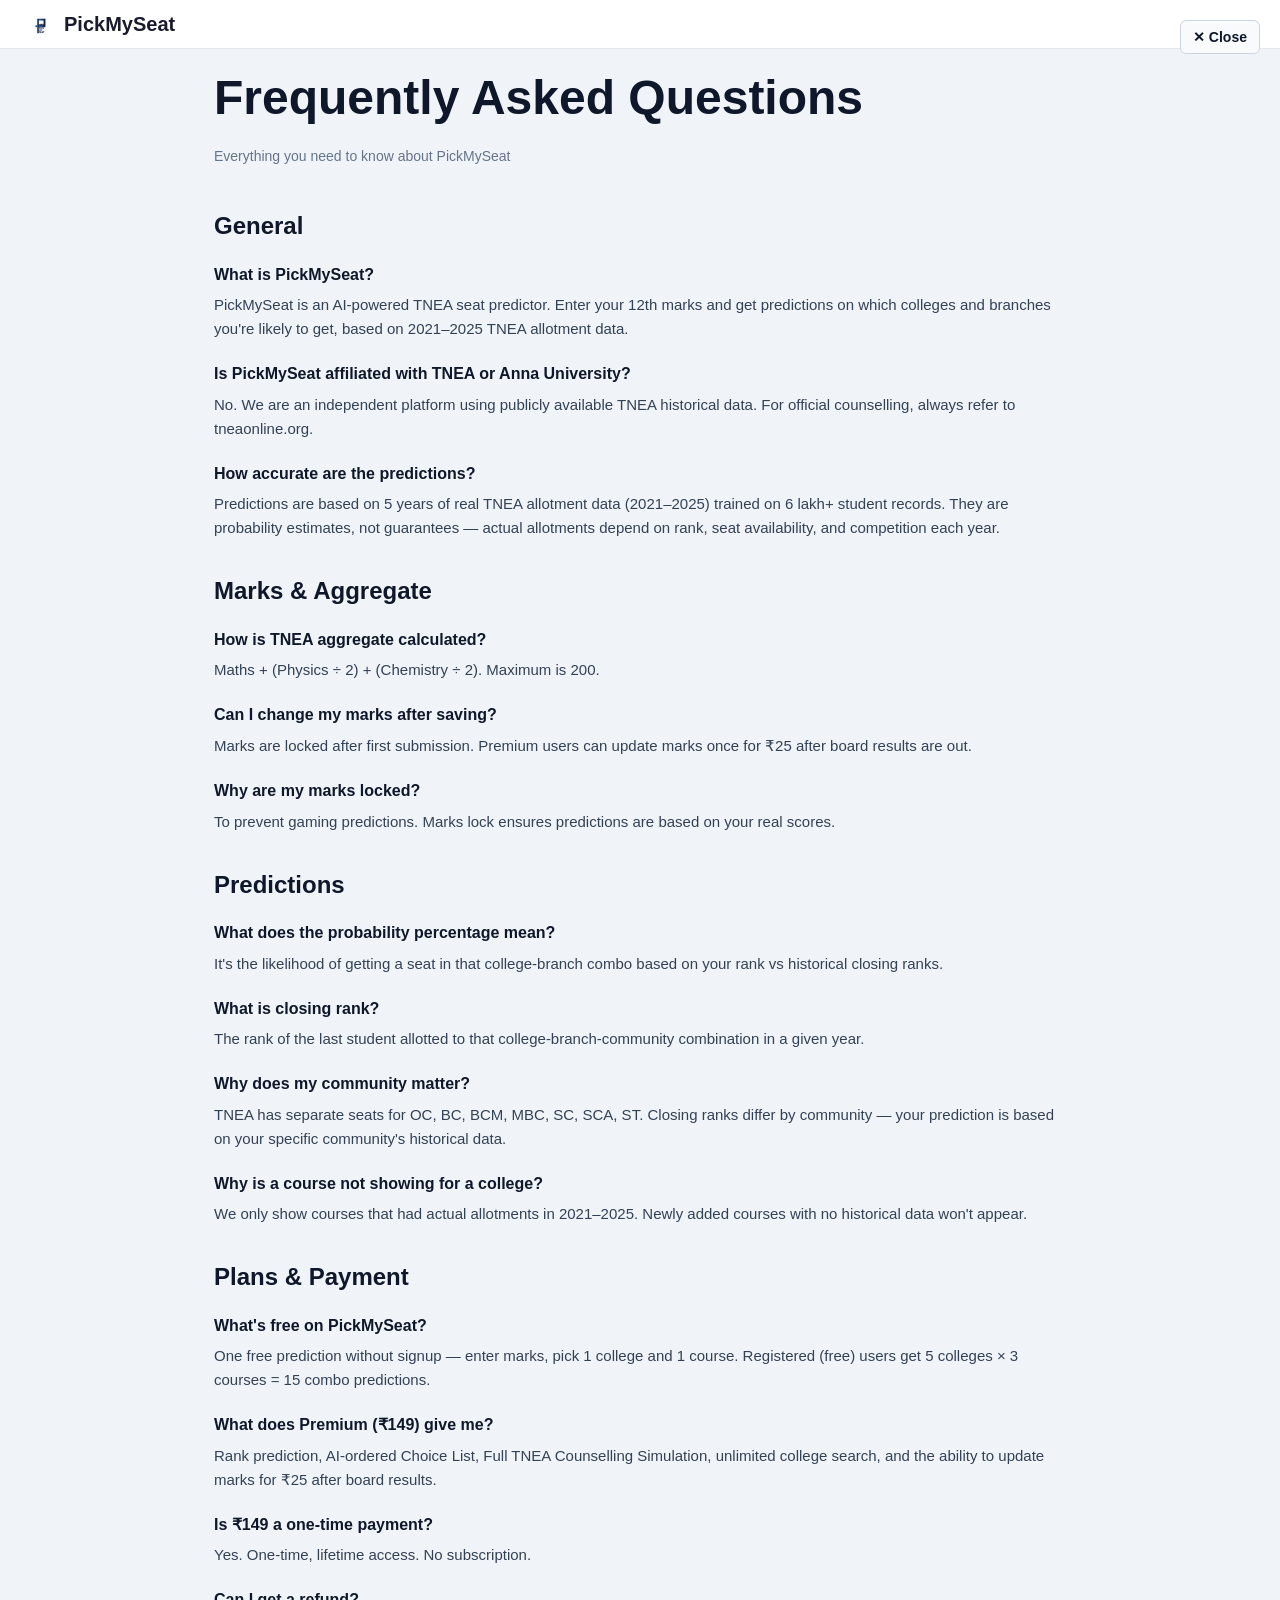
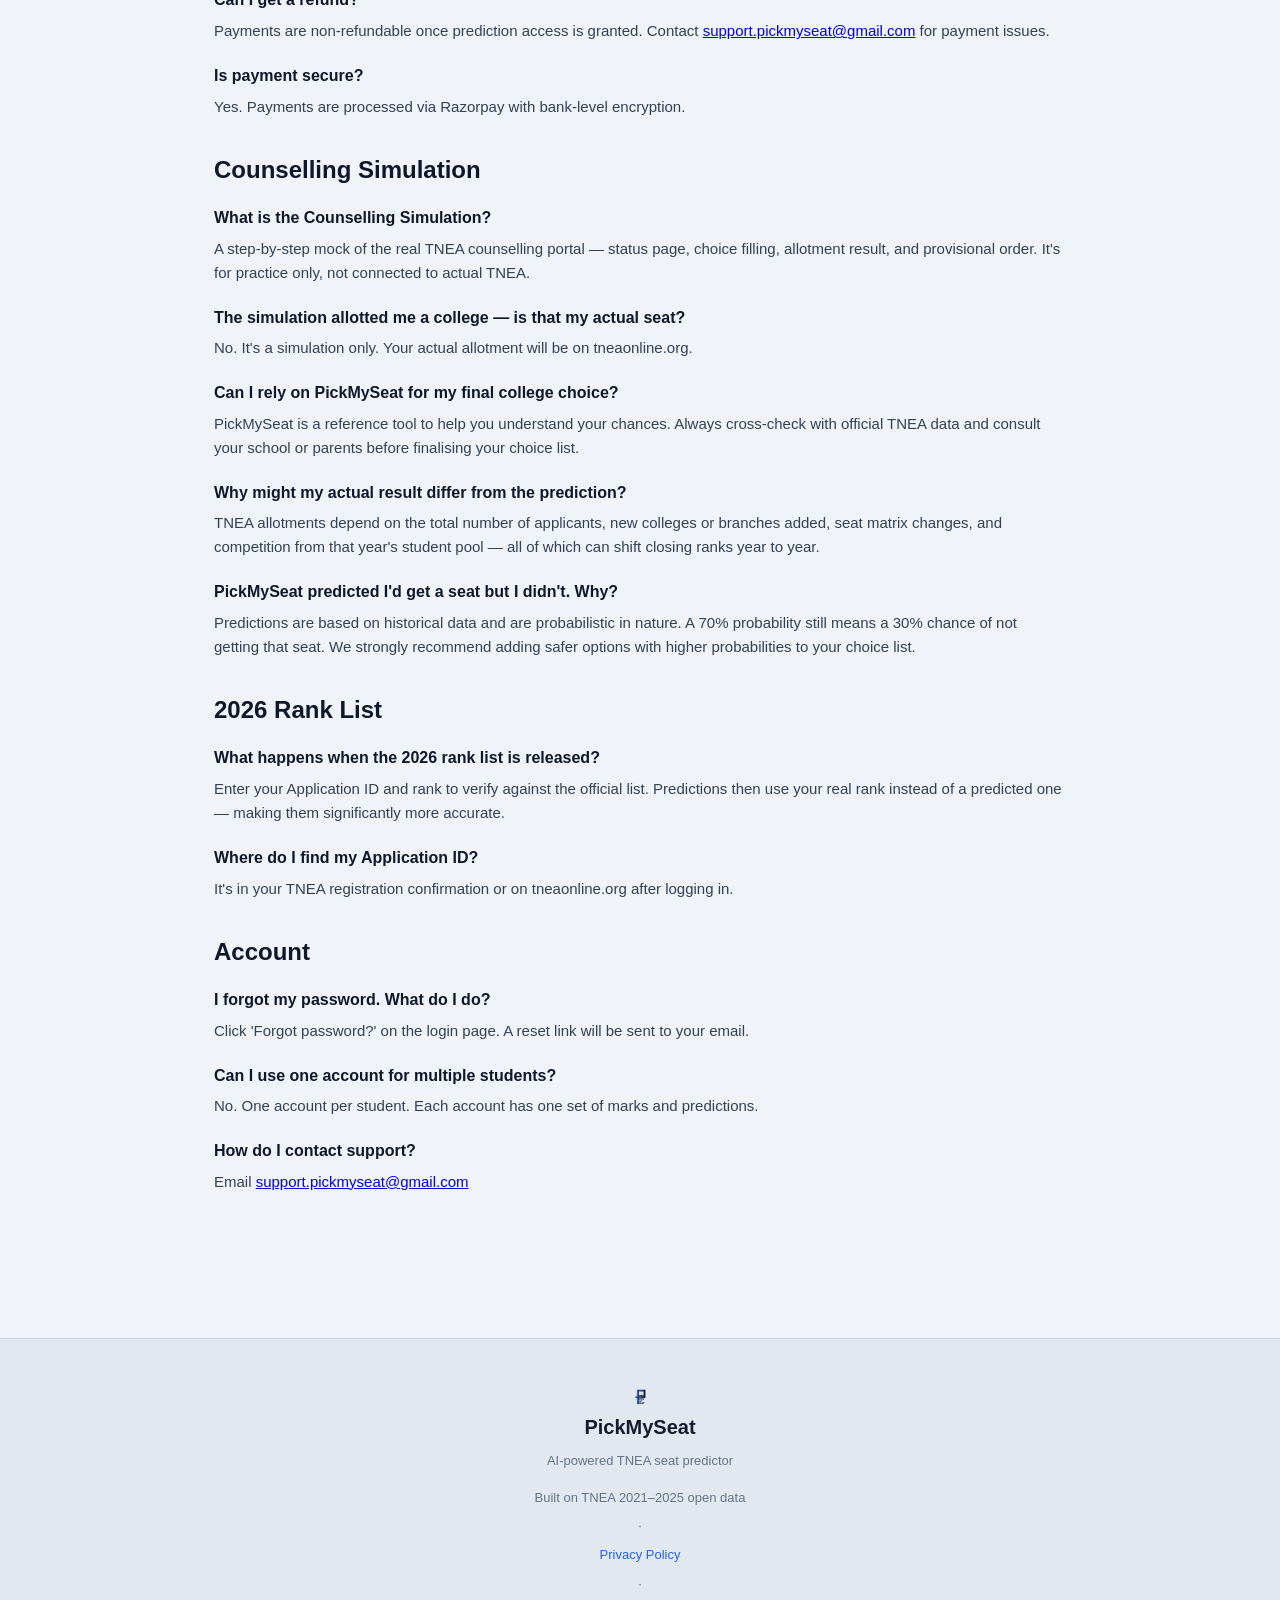
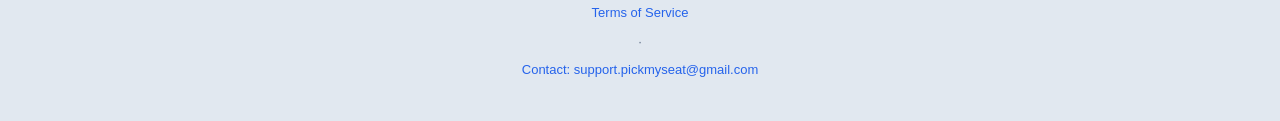
==== commit 63c0dc2f: "new logo" ====
--- a/frontend/faq.html
+++ b/frontend/faq.html
@@ -11,7 +11,7 @@
   <nav class="navbar">
     <div class="nav-container">
       <div class="nav-brand">
-        <img class="brand-icon-img" src="logo-light.png" alt="PickMySeat" style="width:32px;height:32px"/>
+        <img class="brand-icon-img" src="logo.png" alt="PickMySeat" style="width:32px;height:32px"/>
         <span class="brand-name">PickMySeat</span>
       </div>
     </div>
@@ -150,7 +150,7 @@
   <footer class="footer" style="margin-top:60px;border-top:1px solid var(--border2)">
     <div class="footer-container">
       <div class="footer-brand">
-        <img class="brand-icon-img" src="logo-light.png" alt="PickMySeat" style="width:32px;height:32px"/>
+        <img class="brand-icon-img" src="logo.png" alt="PickMySeat" style="width:32px;height:32px"/>
         <span class="brand-name">PickMySeat</span>
         <p style="font-size:13px;color:var(--text-muted,#666);margin-top:8px">AI-powered TNEA seat predictor</p>
       </div>
